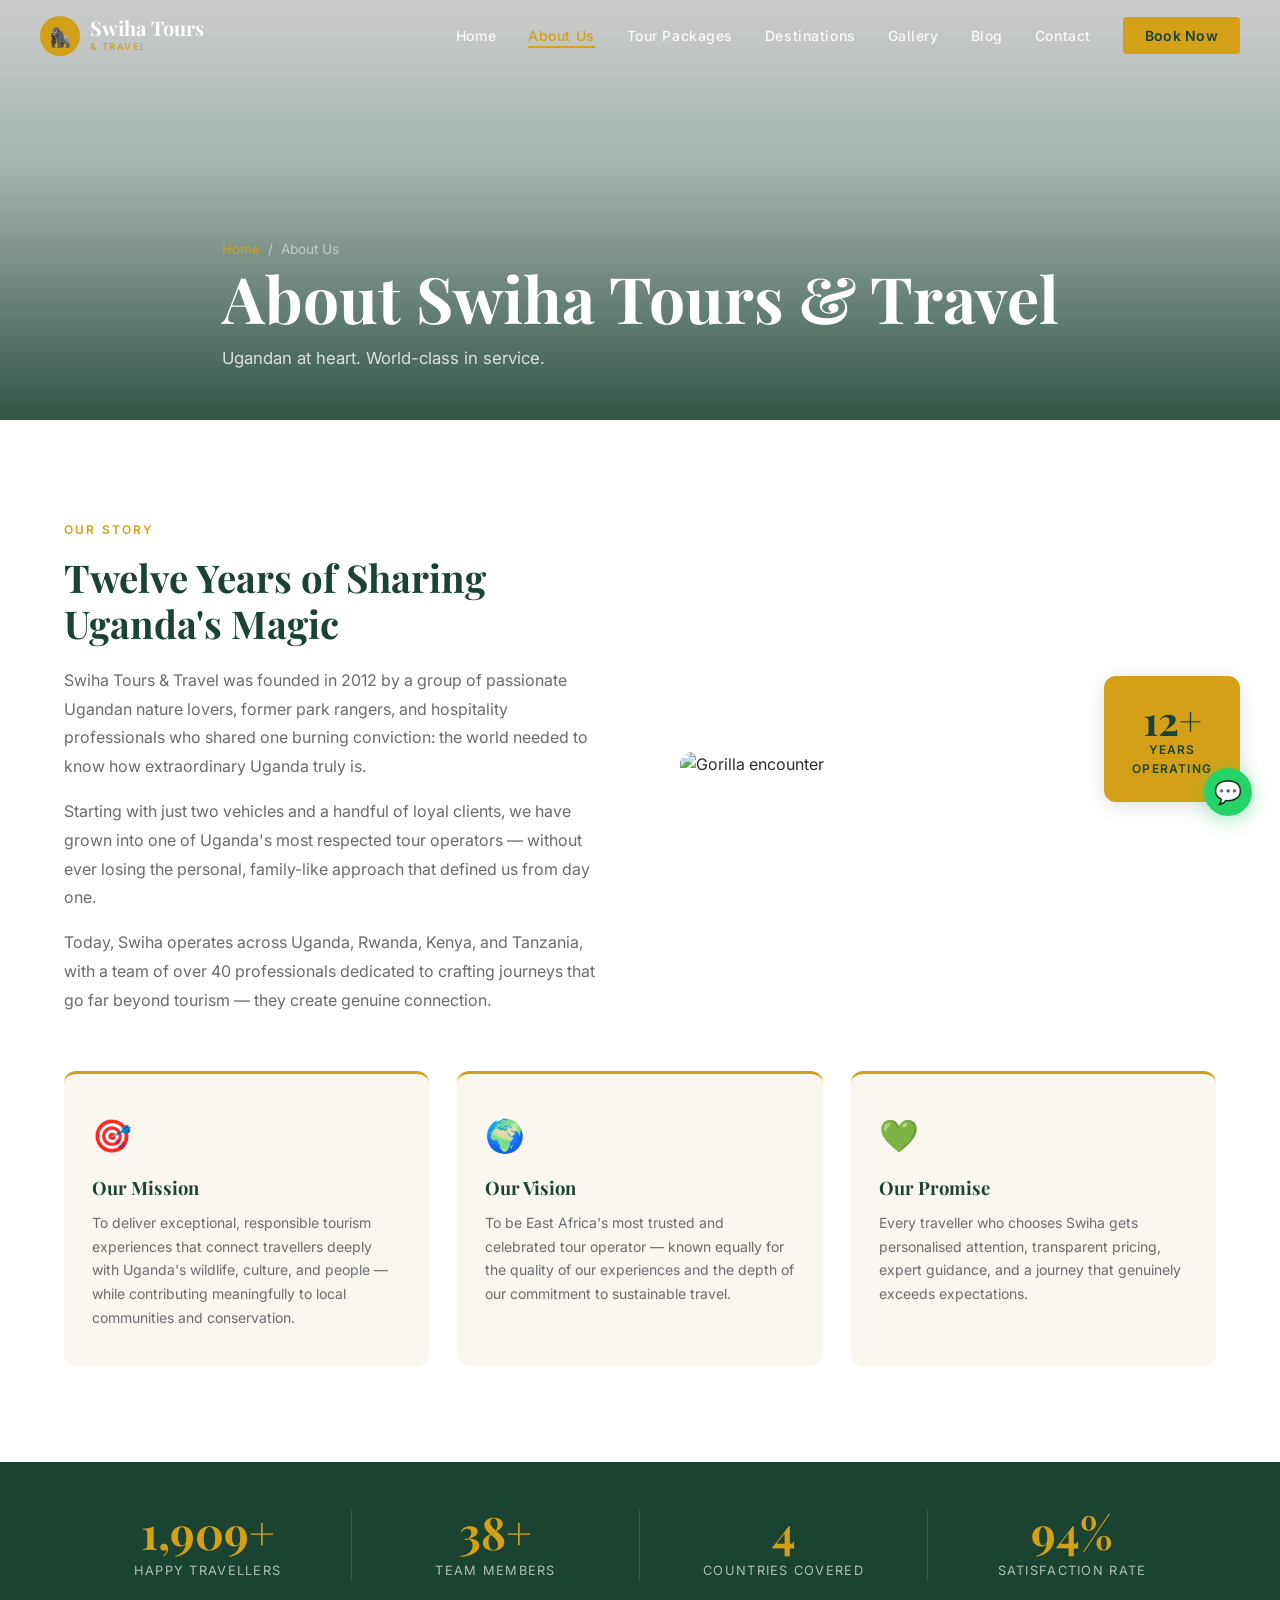
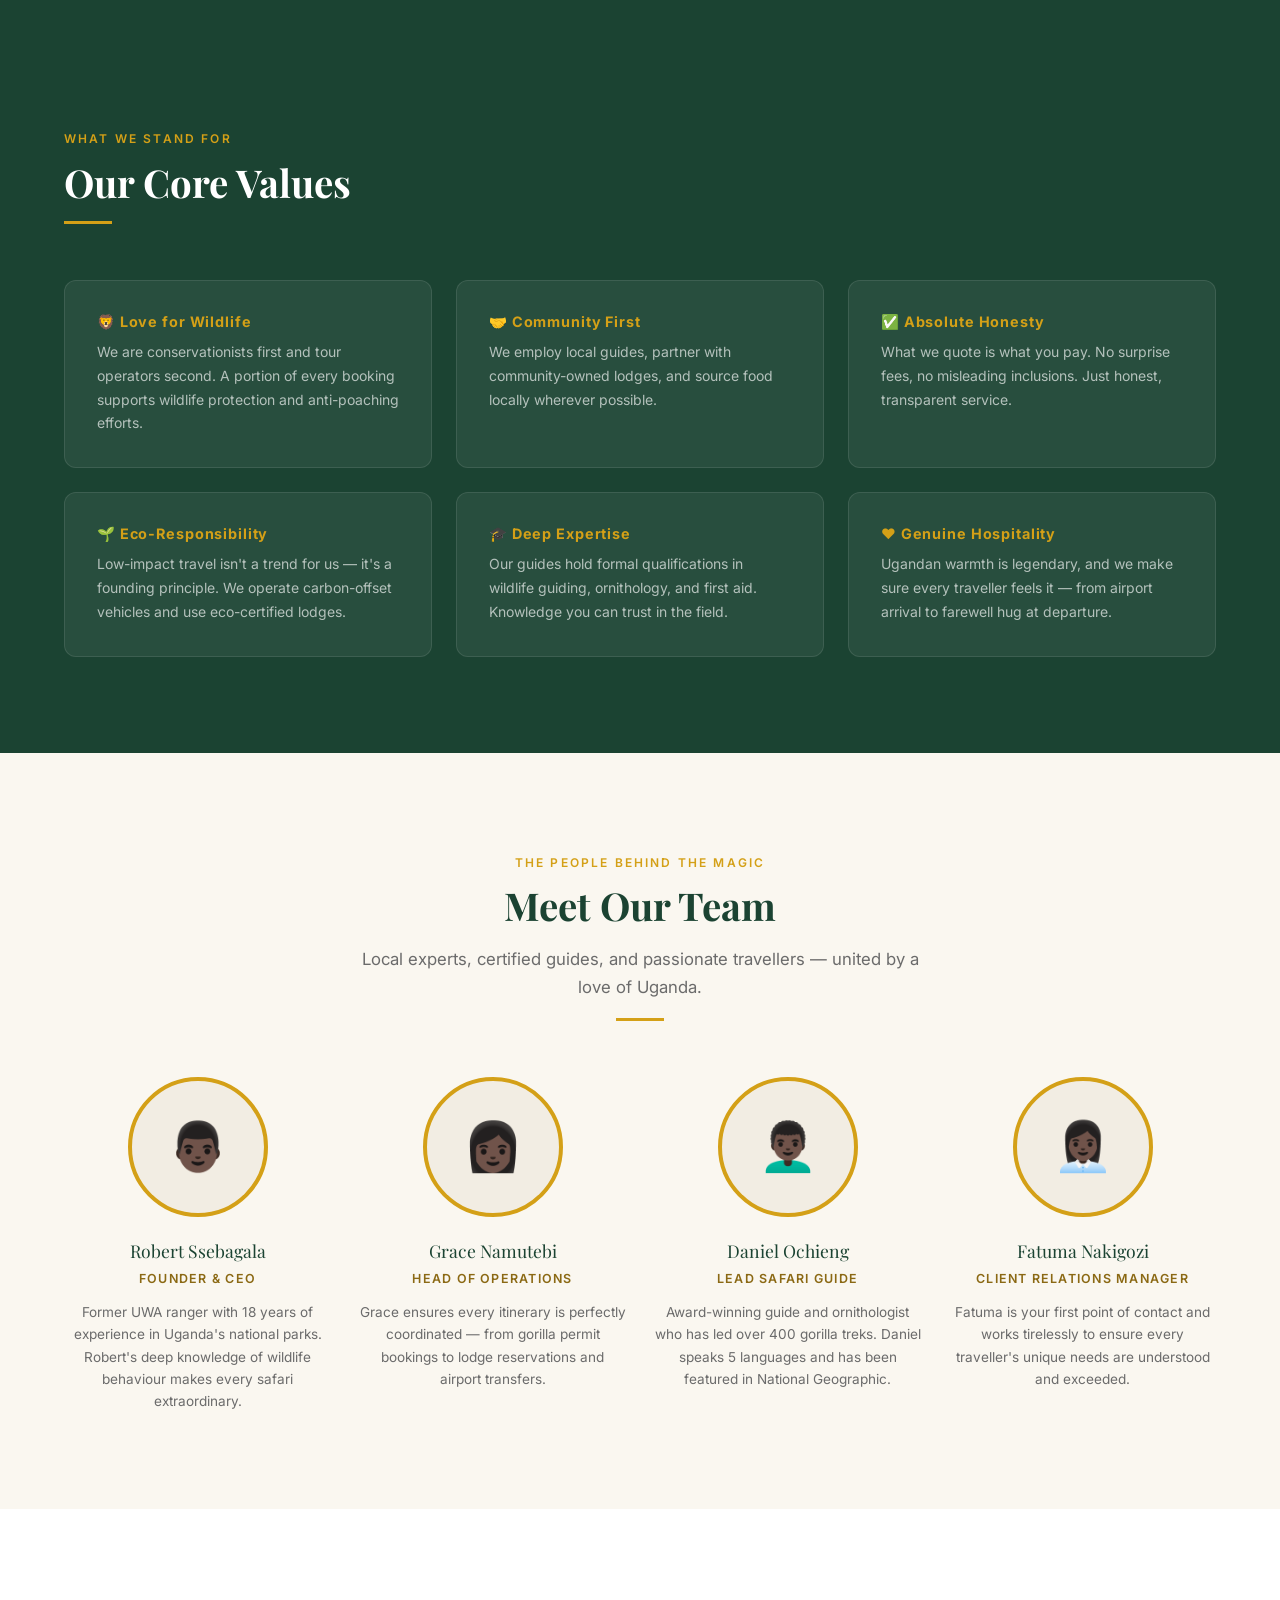
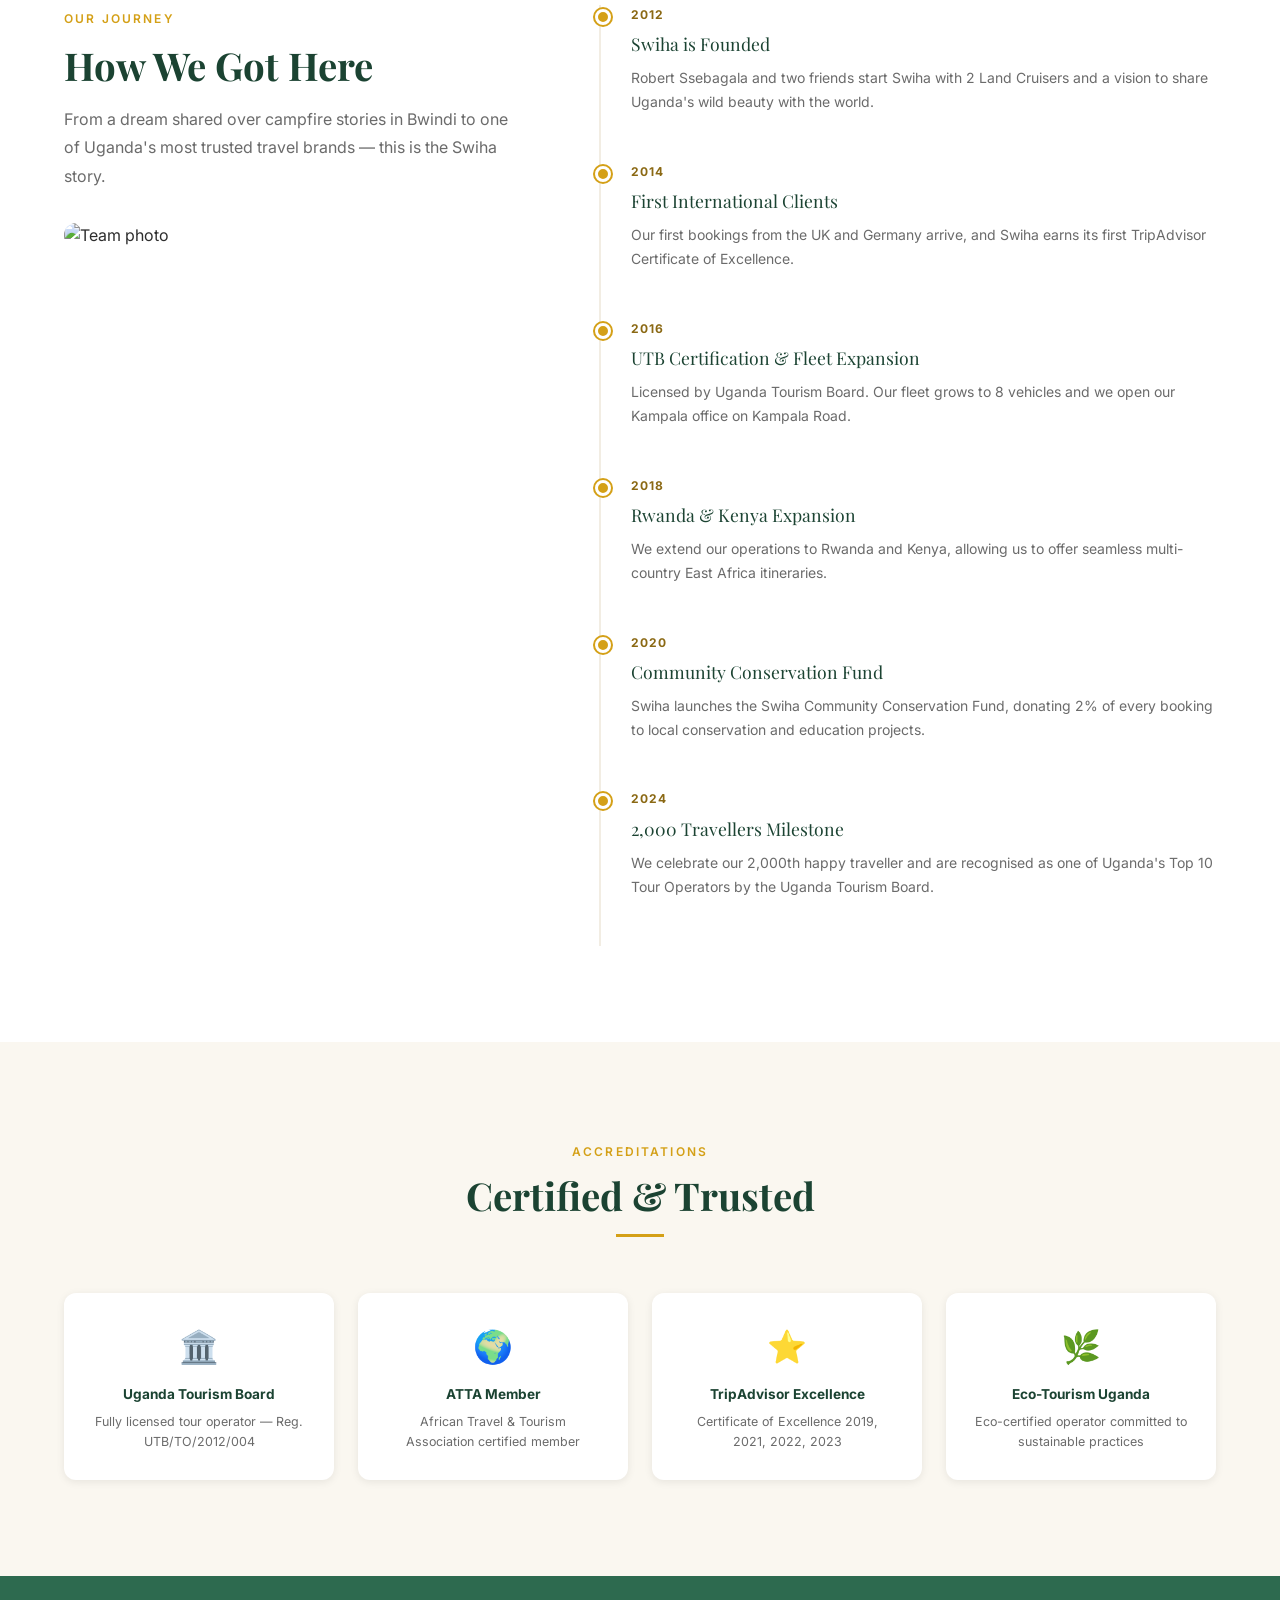
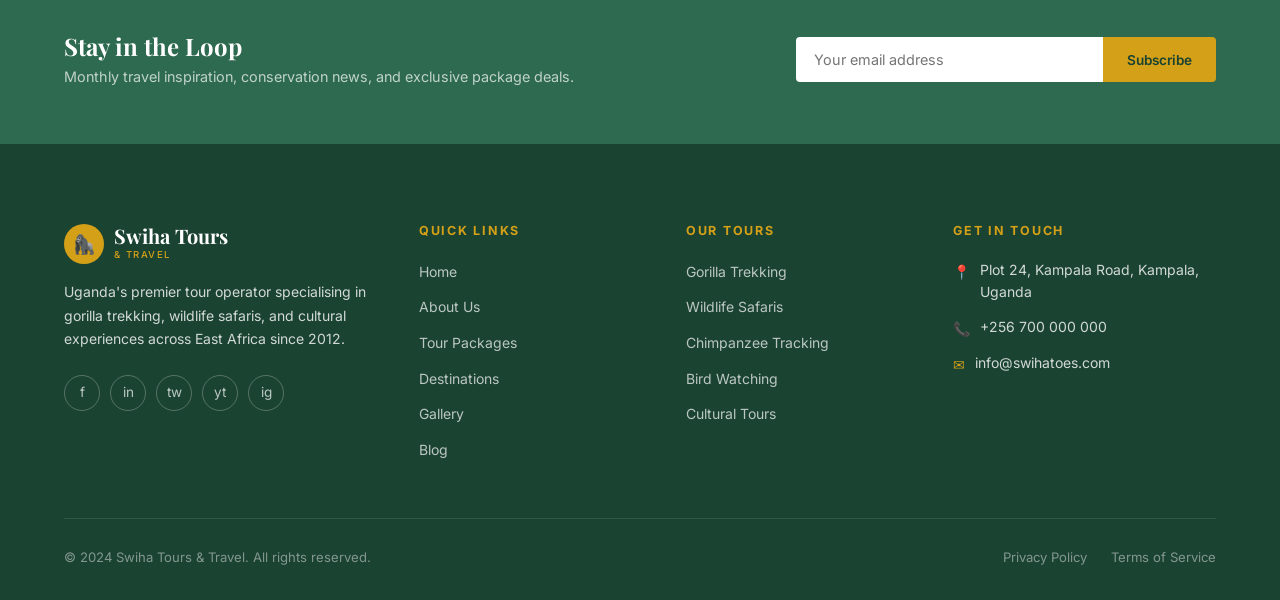
==== about.html @ c1be490f "initial commit" ====
<!DOCTYPE html>
<html lang="en">
<head>
  <meta charset="UTF-8" />
  <meta name="viewport" content="width=device-width, initial-scale=1.0" />
  <title>About Us — Swiha Tours & Travel</title>
  <meta name="description" content="Learn about Swiha Tours & Travel — Uganda's passionate team of local guides, naturalists and travel experts dedicated to sharing East Africa's magic.">
  <link rel="stylesheet" href="css/style.css" />
  <style>
    .mission-grid { display: grid; grid-template-columns: 1fr 1fr 1fr; gap: 28px; margin-top: 56px; }
    .mission-card { background: var(--ivory); border-radius: var(--radius-lg); padding: 36px 28px; border-top: 3px solid var(--gold); }
    .mission-icon { font-size: 2rem; margin-bottom: 16px; }
    .mission-card h3 { font-size: 1.15rem; color: var(--green-dark); margin-bottom: 12px; }
    .mission-card p { font-size: 0.875rem; color: var(--text-muted); line-height: 1.7; }

    .team-section { background: var(--ivory); }
    .team-grid { display: grid; grid-template-columns: repeat(4, 1fr); gap: 28px; }
    .team-card { text-align: center; }
    .team-photo { width: 140px; height: 140px; border-radius: 50%; margin: 0 auto 20px; overflow: hidden; border: 4px solid var(--gold); background: var(--cream); display: flex; align-items: center; justify-content: center; font-size: 3rem; }
    .team-name { font-family: 'Playfair Display', serif; font-size: 1.1rem; color: var(--green-dark); margin-bottom: 4px; }
    .team-role { font-size: 0.78rem; font-weight: 600; letter-spacing: 0.1em; text-transform: uppercase; color: var(--gold-dark); margin-bottom: 12px; }
    .team-bio { font-size: 0.85rem; color: var(--text-muted); line-height: 1.65; }

    .values-section { background: var(--green-dark); padding: 96px 0; }
    .values-section h2 { color: var(--white); }
    .values-grid { display: grid; grid-template-columns: repeat(3, 1fr); gap: 24px; margin-top: 56px; }
    .value-item { background: rgba(255,255,255,0.06); border-radius: var(--radius-lg); padding: 32px; border: 1px solid rgba(255,255,255,0.1); }
    .value-item h4 { color: var(--gold); font-family: 'Inter', sans-serif; font-size: 0.9rem; font-weight: 700; letter-spacing: 0.06em; margin-bottom: 10px; }
    .value-item p { color: rgba(255,255,255,0.65); font-size: 0.875rem; line-height: 1.7; }

    .certifications { background: var(--ivory); }
    .cert-grid { display: grid; grid-template-columns: repeat(4, 1fr); gap: 24px; }
    .cert-item { background: var(--white); border-radius: var(--radius-lg); padding: 28px; text-align: center; box-shadow: var(--shadow-sm); }
    .cert-logo { font-size: 2rem; margin-bottom: 12px; }
    .cert-name { font-size: 0.85rem; font-weight: 700; color: var(--green-dark); margin-bottom: 6px; }
    .cert-desc { font-size: 0.78rem; color: var(--text-muted); }

    .history-timeline { padding: 96px 0; background: var(--white); }
    .timeline { position: relative; padding-left: 40px; }
    .timeline::before { content: ''; position: absolute; left: 8px; top: 0; bottom: 0; width: 2px; background: var(--cream); }
    .timeline-item { position: relative; margin-bottom: 48px; }
    .timeline-dot { position: absolute; left: -36px; top: 4px; width: 16px; height: 16px; background: var(--gold); border-radius: 50%; border: 3px solid var(--white); box-shadow: 0 0 0 2px var(--gold); }
    .timeline-year { font-size: 0.75rem; font-weight: 700; letter-spacing: 0.1em; color: var(--gold-dark); text-transform: uppercase; margin-bottom: 6px; }
    .timeline-title { font-family: 'Playfair Display', serif; font-size: 1.1rem; color: var(--green-dark); margin-bottom: 8px; }
    .timeline-text { font-size: 0.875rem; color: var(--text-muted); line-height: 1.7; }

    @media (max-width: 1024px) {
      .team-grid { grid-template-columns: repeat(2, 1fr); }
      .cert-grid { grid-template-columns: repeat(2, 1fr); }
      .mission-grid { grid-template-columns: 1fr 1fr; }
      .values-grid { grid-template-columns: 1fr 1fr; }
    }
    @media (max-width: 768px) {
      .team-grid { grid-template-columns: 1fr; }
      .cert-grid { grid-template-columns: 1fr 1fr; }
      .mission-grid { grid-template-columns: 1fr; }
      .values-grid { grid-template-columns: 1fr; }
    }
  </style>
</head>
<body>

<nav class="navbar">
  <div class="navbar-inner">
    <a href="index.html" class="logo">
      <div class="logo-icon">🦍</div>
      <div><div class="logo-text">Swiha Tours</div><div class="logo-sub">& Travel</div></div>
    </a>
    <ul class="nav-links">
      <li><a href="index.html">Home</a></li>
      <li><a href="about.html" class="active">About Us</a></li>
      <li><a href="packages.html">Tour Packages</a></li>
      <li><a href="destinations.html">Destinations</a></li>
      <li><a href="gallery.html">Gallery</a></li>
      <li><a href="blog.html">Blog</a></li>
      <li><a href="contact.html">Contact</a></li>
      <li><a href="booking.html" class="nav-cta">Book Now</a></li>
    </ul>
    <div class="hamburger"><span></span><span></span><span></span></div>
  </div>
</nav>

<div class="mobile-nav">
  <button class="close-btn">✕</button>
  <a href="index.html">Home</a><a href="about.html">About Us</a><a href="packages.html">Tour Packages</a>
  <a href="destinations.html">Destinations</a><a href="gallery.html">Gallery</a>
  <a href="blog.html">Blog</a><a href="contact.html">Contact</a><a href="booking.html">Book Now</a>
</div>

<!-- Page Hero -->
<div class="page-hero">
  <div class="page-hero-bg" style="background-image:url('https://images.unsplash.com/photo-1547036967-23d11aacaee0?w=1400&q=80');"></div>
  <div class="container">
    <div class="page-hero-content">
      <div class="breadcrumb"><a href="index.html">Home</a><span>/</span><span>About Us</span></div>
      <h1>About Swiha Tours & Travel</h1>
      <p style="color:rgba(255,255,255,0.8);margin-top:8px;font-size:1.05rem;">Ugandan at heart. World-class in service.</p>
    </div>
  </div>
</div>

<!-- Intro -->
<section class="section">
  <div class="container">
    <div style="display:grid;grid-template-columns:1fr 1fr;gap:80px;align-items:center;">
      <div class="reveal">
        <span class="eyebrow">Our Story</span>
        <h2 style="color:var(--green-dark);margin:12px 0 20px;">Twelve Years of Sharing Uganda's Magic</h2>
        <p style="color:var(--text-muted);line-height:1.8;margin-bottom:16px;">Swiha Tours & Travel was founded in 2012 by a group of passionate Ugandan nature lovers, former park rangers, and hospitality professionals who shared one burning conviction: the world needed to know how extraordinary Uganda truly is.</p>
        <p style="color:var(--text-muted);line-height:1.8;margin-bottom:16px;">Starting with just two vehicles and a handful of loyal clients, we have grown into one of Uganda's most respected tour operators — without ever losing the personal, family-like approach that defined us from day one.</p>
        <p style="color:var(--text-muted);line-height:1.8;">Today, Swiha operates across Uganda, Rwanda, Kenya, and Tanzania, with a team of over 40 professionals dedicated to crafting journeys that go far beyond tourism — they create genuine connection.</p>
      </div>
      <div class="img-float-block reveal reveal-delay-1">
        <img class="main-img" src="https://images.unsplash.com/photo-1516426122078-c23e76319801?w=700&q=80" alt="Gorilla encounter" />
        <div class="experience-badge">
          <div class="num">12+</div>
          <div class="lbl">Years<br>Operating</div>
        </div>
      </div>
    </div>

    <!-- Mission / Vision / Values mini cards -->
    <div class="mission-grid">
      <div class="mission-card reveal">
        <div class="mission-icon">🎯</div>
        <h3>Our Mission</h3>
        <p>To deliver exceptional, responsible tourism experiences that connect travellers deeply with Uganda's wildlife, culture, and people — while contributing meaningfully to local communities and conservation.</p>
      </div>
      <div class="mission-card reveal reveal-delay-1">
        <div class="mission-icon">🌍</div>
        <h3>Our Vision</h3>
        <p>To be East Africa's most trusted and celebrated tour operator — known equally for the quality of our experiences and the depth of our commitment to sustainable travel.</p>
      </div>
      <div class="mission-card reveal reveal-delay-2">
        <div class="mission-icon">💚</div>
        <h3>Our Promise</h3>
        <p>Every traveller who chooses Swiha gets personalised attention, transparent pricing, expert guidance, and a journey that genuinely exceeds expectations.</p>
      </div>
    </div>
  </div>
</section>

<!-- Stats -->
<div class="stats-bar">
  <div class="container">
    <div class="stats-grid">
      <div class="stat-item"><div class="stat-num" data-count="2000" data-suffix="+">2000+</div><div class="stat-label">Happy Travellers</div></div>
      <div class="stat-item"><div class="stat-num" data-count="40" data-suffix="+">40+</div><div class="stat-label">Team Members</div></div>
      <div class="stat-item"><div class="stat-num" data-count="4" data-suffix="">4</div><div class="stat-label">Countries Covered</div></div>
      <div class="stat-item"><div class="stat-num" data-count="98" data-suffix="%">98%</div><div class="stat-label">Satisfaction Rate</div></div>
    </div>
  </div>
</div>

<!-- Values -->
<section class="values-section">
  <div class="container">
    <div class="section-header">
      <span class="eyebrow">What We Stand For</span>
      <h2 style="color:var(--white);margin-top:8px;">Our Core Values</h2>
      <div class="title-line"></div>
    </div>
    <div class="values-grid">
      <div class="value-item"><h4>🦁 Love for Wildlife</h4><p>We are conservationists first and tour operators second. A portion of every booking supports wildlife protection and anti-poaching efforts.</p></div>
      <div class="value-item"><h4>🤝 Community First</h4><p>We employ local guides, partner with community-owned lodges, and source food locally wherever possible.</p></div>
      <div class="value-item"><h4>✅ Absolute Honesty</h4><p>What we quote is what you pay. No surprise fees, no misleading inclusions. Just honest, transparent service.</p></div>
      <div class="value-item"><h4>🌱 Eco-Responsibility</h4><p>Low-impact travel isn't a trend for us — it's a founding principle. We operate carbon-offset vehicles and use eco-certified lodges.</p></div>
      <div class="value-item"><h4>🎓 Deep Expertise</h4><p>Our guides hold formal qualifications in wildlife guiding, ornithology, and first aid. Knowledge you can trust in the field.</p></div>
      <div class="value-item"><h4>❤️ Genuine Hospitality</h4><p>Ugandan warmth is legendary, and we make sure every traveller feels it — from airport arrival to farewell hug at departure.</p></div>
    </div>
  </div>
</section>

<!-- Team -->
<section class="section team-section">
  <div class="container">
    <div class="section-header center">
      <span class="eyebrow">The People Behind the Magic</span>
      <h2>Meet Our Team</h2>
      <p>Local experts, certified guides, and passionate travellers — united by a love of Uganda.</p>
      <div class="title-line"></div>
    </div>
    <div class="team-grid">
      <div class="team-card reveal">
        <div class="team-photo">👨🏿</div>
        <div class="team-name">Robert Ssebagala</div>
        <div class="team-role">Founder & CEO</div>
        <div class="team-bio">Former UWA ranger with 18 years of experience in Uganda's national parks. Robert's deep knowledge of wildlife behaviour makes every safari extraordinary.</div>
      </div>
      <div class="team-card reveal reveal-delay-1">
        <div class="team-photo">👩🏿</div>
        <div class="team-name">Grace Namutebi</div>
        <div class="team-role">Head of Operations</div>
        <div class="team-bio">Grace ensures every itinerary is perfectly coordinated — from gorilla permit bookings to lodge reservations and airport transfers.</div>
      </div>
      <div class="team-card reveal reveal-delay-2">
        <div class="team-photo">👨🏿‍🦱</div>
        <div class="team-name">Daniel Ochieng</div>
        <div class="team-role">Lead Safari Guide</div>
        <div class="team-bio">Award-winning guide and ornithologist who has led over 400 gorilla treks. Daniel speaks 5 languages and has been featured in National Geographic.</div>
      </div>
      <div class="team-card reveal reveal-delay-3">
        <div class="team-photo">👩🏿‍💼</div>
        <div class="team-name">Fatuma Nakigozi</div>
        <div class="team-role">Client Relations Manager</div>
        <div class="team-bio">Fatuma is your first point of contact and works tirelessly to ensure every traveller's unique needs are understood and exceeded.</div>
      </div>
    </div>
  </div>
</section>

<!-- History Timeline -->
<section class="history-timeline">
  <div class="container">
    <div style="display:grid;grid-template-columns:1fr 1.4fr;gap:80px;align-items:start;">
      <div>
        <span class="eyebrow">Our Journey</span>
        <h2 style="color:var(--green-dark);margin-top:12px;margin-bottom:16px;">How We Got Here</h2>
        <p style="color:var(--text-muted);line-height:1.8;">From a dream shared over campfire stories in Bwindi to one of Uganda's most trusted travel brands — this is the Swiha story.</p>
        <div style="margin-top:32px;">
          <img src="https://images.unsplash.com/photo-1591825729269-caeb344f6df2?w=500&q=80" alt="Team photo" style="border-radius:var(--radius-lg);width:100%;" />
        </div>
      </div>
      <div class="timeline">
        <div class="timeline-item"><div class="timeline-dot"></div><div class="timeline-year">2012</div><div class="timeline-title">Swiha is Founded</div><div class="timeline-text">Robert Ssebagala and two friends start Swiha with 2 Land Cruisers and a vision to share Uganda's wild beauty with the world.</div></div>
        <div class="timeline-item"><div class="timeline-dot"></div><div class="timeline-year">2014</div><div class="timeline-title">First International Clients</div><div class="timeline-text">Our first bookings from the UK and Germany arrive, and Swiha earns its first TripAdvisor Certificate of Excellence.</div></div>
        <div class="timeline-item"><div class="timeline-dot"></div><div class="timeline-year">2016</div><div class="timeline-title">UTB Certification & Fleet Expansion</div><div class="timeline-text">Licensed by Uganda Tourism Board. Our fleet grows to 8 vehicles and we open our Kampala office on Kampala Road.</div></div>
        <div class="timeline-item"><div class="timeline-dot"></div><div class="timeline-year">2018</div><div class="timeline-title">Rwanda & Kenya Expansion</div><div class="timeline-text">We extend our operations to Rwanda and Kenya, allowing us to offer seamless multi-country East Africa itineraries.</div></div>
        <div class="timeline-item"><div class="timeline-dot"></div><div class="timeline-year">2020</div><div class="timeline-title">Community Conservation Fund</div><div class="timeline-text">Swiha launches the Swiha Community Conservation Fund, donating 2% of every booking to local conservation and education projects.</div></div>
        <div class="timeline-item"><div class="timeline-dot"></div><div class="timeline-year">2024</div><div class="timeline-title">2,000 Travellers Milestone</div><div class="timeline-text">We celebrate our 2,000th happy traveller and are recognised as one of Uganda's Top 10 Tour Operators by the Uganda Tourism Board.</div></div>
      </div>
    </div>
  </div>
</section>

<!-- Certifications -->
<section class="section certifications">
  <div class="container">
    <div class="section-header center">
      <span class="eyebrow">Accreditations</span>
      <h2>Certified & Trusted</h2>
      <div class="title-line"></div>
    </div>
    <div class="cert-grid">
      <div class="cert-item"><div class="cert-logo">🏛️</div><div class="cert-name">Uganda Tourism Board</div><div class="cert-desc">Fully licensed tour operator — Reg. UTB/TO/2012/004</div></div>
      <div class="cert-item"><div class="cert-logo">🌍</div><div class="cert-name">ATTA Member</div><div class="cert-desc">African Travel & Tourism Association certified member</div></div>
      <div class="cert-item"><div class="cert-logo">⭐</div><div class="cert-name">TripAdvisor Excellence</div><div class="cert-desc">Certificate of Excellence 2019, 2021, 2022, 2023</div></div>
      <div class="cert-item"><div class="cert-logo">🌿</div><div class="cert-name">Eco-Tourism Uganda</div><div class="cert-desc">Eco-certified operator committed to sustainable practices</div></div>
    </div>
  </div>
</section>

<!-- Newsletter -->
<div class="newsletter-strip">
  <div class="container">
    <div class="newsletter-inner">
      <div><h3>Stay in the Loop</h3><p>Monthly travel inspiration, conservation news, and exclusive package deals.</p></div>
      <form class="newsletter-form" onsubmit="return false;">
        <input type="email" placeholder="Your email address" />
        <button type="submit">Subscribe</button>
      </form>
    </div>
  </div>
</div>

<footer>
  <div class="container">
    <div class="footer-grid">
      <div class="footer-brand">
        <a href="index.html" class="logo"><div class="logo-icon">🦍</div><div><div class="logo-text">Swiha Tours</div><div class="logo-sub">& Travel</div></div></a>
        <p>Uganda's premier tour operator specialising in gorilla trekking, wildlife safaris, and cultural experiences across East Africa since 2012.</p>
        <div class="footer-socials"><div class="social-btn">f</div><div class="social-btn">in</div><div class="social-btn">tw</div><div class="social-btn">yt</div><div class="social-btn">ig</div></div>
      </div>
      <div class="footer-col"><h4>Quick Links</h4><ul class="footer-links"><li><a href="index.html">Home</a></li><li><a href="about.html">About Us</a></li><li><a href="packages.html">Tour Packages</a></li><li><a href="destinations.html">Destinations</a></li><li><a href="gallery.html">Gallery</a></li><li><a href="blog.html">Blog</a></li></ul></div>
      <div class="footer-col"><h4>Our Tours</h4><ul class="footer-links"><li><a href="packages.html">Gorilla Trekking</a></li><li><a href="packages.html">Wildlife Safaris</a></li><li><a href="packages.html">Chimpanzee Tracking</a></li><li><a href="packages.html">Bird Watching</a></li><li><a href="packages.html">Cultural Tours</a></li></ul></div>
      <div class="footer-col"><h4>Get in Touch</h4><div class="footer-contact-item"><span class="icon">📍</span><span>Plot 24, Kampala Road, Kampala, Uganda</span></div><div class="footer-contact-item"><span class="icon">📞</span><span>+256 700 000 000</span></div><div class="footer-contact-item"><span class="icon">✉</span><span>info@swihatoes.com</span></div></div>
    </div>
    <div class="footer-bottom"><p>© 2024 Swiha Tours & Travel. All rights reserved.</p><div class="footer-bottom-links"><a href="#">Privacy Policy</a><a href="#">Terms of Service</a></div></div>
  </div>
</footer>

<a href="https://wa.me/256700000000" class="whatsapp-float">💬</a>
<button class="back-to-top">↑</button>
<script src="js/main.js"></script>
</body>
</html>
---- css/style.css ----
/* =============================================
   SWIHA TOURS & TRAVEL — Global Stylesheet
   ============================================= */

@import url('https://fonts.googleapis.com/css2?family=Playfair+Display:ital,wght@0,400;0,600;0,700;0,900;1,400;1,600&family=Inter:wght@300;400;500;600;700&display=swap');

/* ── CSS Variables ── */
:root {
  --green-dark:   #1B4332;
  --green-mid:    #2D6A4F;
  --green-light:  #52B788;
  --gold:         #D4A017;
  --gold-light:   #F0C040;
  --gold-dark:    #8B6914;
  --ivory:        #FAF7F0;
  --cream:        #F2EDE3;
  --charcoal:     #2D2D2D;
  --text-muted:   #6B6B6B;
  --white:        #FFFFFF;
  --shadow-sm:    0 2px 8px rgba(0,0,0,0.08);
  --shadow-md:    0 4px 20px rgba(0,0,0,0.12);
  --shadow-lg:    0 8px 40px rgba(0,0,0,0.18);
  --radius:       4px;
  --radius-lg:    12px;
  --transition:   all 0.3s ease;
}

/* ── Reset ── */
*, *::before, *::after { box-sizing: border-box; margin: 0; padding: 0; }
html { scroll-behavior: smooth; }
body {
  font-family: 'Inter', sans-serif;
  color: var(--charcoal);
  background: var(--white);
  line-height: 1.6;
  font-size: 16px;
}
img { max-width: 100%; display: block; }
a { text-decoration: none; color: inherit; }
ul { list-style: none; }

/* ── Typography ── */
h1, h2, h3, h4 {
  font-family: 'Playfair Display', serif;
  line-height: 1.2;
  font-weight: 700;
}
h1 { font-size: clamp(2.4rem, 5vw, 4rem); }
h2 { font-size: clamp(1.8rem, 3vw, 2.8rem); }
h3 { font-size: clamp(1.2rem, 2vw, 1.6rem); }
h4 { font-size: 1.1rem; }

.eyebrow {
  font-family: 'Inter', sans-serif;
  font-size: 0.75rem;
  font-weight: 600;
  letter-spacing: 0.18em;
  text-transform: uppercase;
  color: var(--gold);
}

/* ── Layout ── */
.container { max-width: 1200px; margin: 0 auto; padding: 0 24px; }
.section { padding: 96px 0; }
.section-sm { padding: 64px 0; }

/* ── NAVBAR ── */
.navbar {
  position: fixed;
  top: 0;
  left: 0;
  right: 0;
  z-index: 1000;
  padding: 0 24px;
  height: 72px;
  display: flex;
  align-items: center;
  transition: var(--transition);
  background: transparent;
}
.navbar.scrolled {
  background: rgba(27, 67, 50, 0.97);
  backdrop-filter: blur(12px);
  box-shadow: var(--shadow-md);
}
.navbar-inner {
  max-width: 1200px;
  margin: 0 auto;
  width: 100%;
  display: flex;
  align-items: center;
  justify-content: space-between;
}
.logo {
  display: flex;
  align-items: center;
  gap: 10px;
  color: var(--white);
  font-family: 'Playfair Display', serif;
}
.logo-icon {
  width: 40px;
  height: 40px;
  background: var(--gold);
  border-radius: 50%;
  display: flex;
  align-items: center;
  justify-content: center;
  font-size: 1.2rem;
}
.logo-text { font-size: 1.25rem; font-weight: 700; line-height: 1.1; }
.logo-sub  { font-size: 0.6rem; letter-spacing: 0.15em; text-transform: uppercase; color: var(--gold); font-family: 'Inter', sans-serif; font-weight: 500; }

.nav-links { display: flex; align-items: center; gap: 32px; }
.nav-links a {
  color: rgba(255,255,255,0.88);
  font-size: 0.875rem;
  font-weight: 500;
  letter-spacing: 0.04em;
  transition: var(--transition);
  position: relative;
}
.nav-links a::after {
  content: '';
  position: absolute;
  bottom: -4px; left: 0;
  width: 0; height: 2px;
  background: var(--gold);
  transition: var(--transition);
}
.nav-links a:hover { color: var(--gold); }
.nav-links a:hover::after, .nav-links a.active::after { width: 100%; }
.nav-links a.active { color: var(--gold); }
.nav-cta {
  background: var(--gold) !important;
  color: var(--green-dark) !important;
  padding: 10px 22px !important;
  border-radius: var(--radius) !important;
  font-weight: 600 !important;
  letter-spacing: 0.02em !important;
}
.nav-cta::after { display: none !important; }
.nav-cta:hover { background: var(--gold-light) !important; transform: translateY(-1px); }

.hamburger { display: none; flex-direction: column; gap: 5px; cursor: pointer; padding: 4px; }
.hamburger span { width: 24px; height: 2px; background: var(--white); transition: var(--transition); border-radius: 2px; }

/* ── BUTTONS ── */
.btn {
  display: inline-flex;
  align-items: center;
  gap: 8px;
  padding: 14px 32px;
  border-radius: var(--radius);
  font-family: 'Inter', sans-serif;
  font-size: 0.9rem;
  font-weight: 600;
  letter-spacing: 0.04em;
  cursor: pointer;
  border: 2px solid transparent;
  transition: var(--transition);
}
.btn-primary {
  background: var(--gold);
  color: var(--green-dark);
}
.btn-primary:hover {
  background: var(--gold-light);
  transform: translateY(-2px);
  box-shadow: 0 6px 20px rgba(212,160,23,0.4);
}
.btn-outline {
  background: transparent;
  border-color: var(--white);
  color: var(--white);
}
.btn-outline:hover {
  background: var(--white);
  color: var(--green-dark);
  transform: translateY(-2px);
}
.btn-green {
  background: var(--green-dark);
  color: var(--white);
}
.btn-green:hover {
  background: var(--green-mid);
  transform: translateY(-2px);
  box-shadow: 0 6px 20px rgba(27,67,50,0.35);
}
.btn-sm { padding: 10px 22px; font-size: 0.82rem; }

/* ── HERO (shared base) ── */
.hero {
  min-height: 100vh;
  position: relative;
  display: flex;
  align-items: center;
  overflow: hidden;
}
.hero-bg {
  position: absolute;
  inset: 0;
  background-size: cover;
  background-position: center;
  background-repeat: no-repeat;
}
.hero-bg::after {
  content: '';
  position: absolute;
  inset: 0;
  background: linear-gradient(135deg, rgba(27,67,50,0.82) 0%, rgba(27,67,50,0.45) 60%, rgba(0,0,0,0.2) 100%);
}
.hero-content { position: relative; z-index: 2; }

/* ── PAGE HERO (inner pages) ── */
.page-hero {
  height: 420px;
  position: relative;
  display: flex;
  align-items: flex-end;
  overflow: hidden;
}
.page-hero-bg {
  position: absolute;
  inset: 0;
  background-size: cover;
  background-position: center;
}
.page-hero-bg::after {
  content: '';
  position: absolute;
  inset: 0;
  background: linear-gradient(to top, rgba(27,67,50,0.9) 0%, rgba(27,67,50,0.4) 60%, rgba(0,0,0,0.2) 100%);
}
.page-hero-content {
  position: relative;
  z-index: 2;
  padding: 48px 0;
  color: var(--white);
}
.page-hero-content h1 { color: var(--white); margin-bottom: 8px; }
.breadcrumb { display: flex; gap: 8px; align-items: center; font-size: 0.85rem; color: rgba(255,255,255,0.7); margin-top: 12px; }
.breadcrumb a { color: var(--gold); }
.breadcrumb span { color: rgba(255,255,255,0.5); }

/* ── SECTION HEADERS ── */
.section-header { margin-bottom: 56px; }
.section-header.center { text-align: center; }
.section-header h2 { color: var(--green-dark); margin-top: 8px; margin-bottom: 16px; }
.section-header p { color: var(--text-muted); max-width: 560px; font-size: 1.05rem; line-height: 1.7; }
.section-header.center p { margin: 0 auto; }
.title-line {
  width: 48px;
  height: 3px;
  background: var(--gold);
  margin-top: 16px;
}
.section-header.center .title-line { margin: 16px auto 0; }

/* ── CARDS ── */
.card {
  background: var(--white);
  border-radius: var(--radius-lg);
  overflow: hidden;
  box-shadow: var(--shadow-sm);
  transition: var(--transition);
}
.card:hover {
  transform: translateY(-6px);
  box-shadow: var(--shadow-lg);
}
.card-img { position: relative; overflow: hidden; }
.card-img img { width: 100%; aspect-ratio: 4/3; object-fit: cover; transition: transform 0.5s ease; }
.card:hover .card-img img { transform: scale(1.06); }
.card-body { padding: 24px; }
.card-tag {
  display: inline-block;
  font-size: 0.72rem;
  font-weight: 600;
  letter-spacing: 0.12em;
  text-transform: uppercase;
  color: var(--gold-dark);
  background: rgba(212,160,23,0.12);
  padding: 4px 10px;
  border-radius: 2px;
  margin-bottom: 12px;
}
.card-title { font-family: 'Playfair Display', serif; font-size: 1.2rem; color: var(--green-dark); margin-bottom: 8px; }
.card-text { color: var(--text-muted); font-size: 0.9rem; line-height: 1.65; margin-bottom: 16px; }
.card-meta { display: flex; gap: 16px; font-size: 0.82rem; color: var(--text-muted); margin-bottom: 20px; }
.card-meta span { display: flex; align-items: center; gap: 4px; }
.card-price { display: flex; align-items: baseline; gap: 6px; }
.card-price .from { font-size: 0.78rem; color: var(--text-muted); }
.card-price .amount { font-size: 1.5rem; font-weight: 700; color: var(--green-dark); font-family: 'Playfair Display', serif; }
.card-price .per { font-size: 0.78rem; color: var(--text-muted); }
.card-footer { display: flex; justify-content: space-between; align-items: center; padding: 16px 24px; border-top: 1px solid var(--cream); }

/* ── GRID SYSTEMS ── */
.grid-3 { display: grid; grid-template-columns: repeat(3, 1fr); gap: 28px; }
.grid-4 { display: grid; grid-template-columns: repeat(4, 1fr); gap: 24px; }
.grid-2 { display: grid; grid-template-columns: repeat(2, 1fr); gap: 32px; }

/* ── FORMS ── */
.form-group { margin-bottom: 20px; }
.form-label { display: block; font-size: 0.85rem; font-weight: 600; color: var(--green-dark); margin-bottom: 6px; letter-spacing: 0.03em; }
.form-control {
  width: 100%;
  padding: 12px 16px;
  border: 1.5px solid #D8D4CC;
  border-radius: var(--radius);
  font-family: 'Inter', sans-serif;
  font-size: 0.9rem;
  color: var(--charcoal);
  background: var(--white);
  transition: var(--transition);
  outline: none;
}
.form-control:focus { border-color: var(--green-mid); box-shadow: 0 0 0 3px rgba(45,106,79,0.12); }
.form-control::placeholder { color: #AAAAAA; }
select.form-control { cursor: pointer; }
textarea.form-control { resize: vertical; min-height: 120px; }

/* ── FOOTER ── */
footer {
  background: var(--green-dark);
  color: rgba(255,255,255,0.8);
  padding: 80px 0 32px;
}
.footer-grid {
  display: grid;
  grid-template-columns: 1.4fr 1fr 1fr 1.2fr;
  gap: 48px;
  margin-bottom: 56px;
}
.footer-brand .logo { margin-bottom: 16px; }
.footer-brand p { font-size: 0.875rem; line-height: 1.7; margin-bottom: 24px; }
.footer-socials { display: flex; gap: 10px; }
.social-btn {
  width: 36px; height: 36px;
  border-radius: 50%;
  border: 1.5px solid rgba(255,255,255,0.25);
  display: flex; align-items: center; justify-content: center;
  font-size: 0.85rem;
  color: rgba(255,255,255,0.7);
  transition: var(--transition);
  cursor: pointer;
}
.social-btn:hover { border-color: var(--gold); color: var(--gold); }
.footer-col h4 { font-family: 'Inter', sans-serif; font-size: 0.78rem; font-weight: 700; letter-spacing: 0.14em; text-transform: uppercase; color: var(--gold); margin-bottom: 20px; }
.footer-links { display: flex; flex-direction: column; gap: 10px; }
.footer-links a { font-size: 0.875rem; color: rgba(255,255,255,0.7); transition: var(--transition); }
.footer-links a:hover { color: var(--gold); padding-left: 4px; }
.footer-contact-item { display: flex; gap: 10px; margin-bottom: 12px; font-size: 0.875rem; }
.footer-contact-item .icon { color: var(--gold); margin-top: 2px; flex-shrink: 0; }
.footer-bottom { border-top: 1px solid rgba(255,255,255,0.1); padding-top: 28px; display: flex; justify-content: space-between; align-items: center; flex-wrap: wrap; gap: 12px; }
.footer-bottom p { font-size: 0.82rem; color: rgba(255,255,255,0.45); }
.footer-bottom-links { display: flex; gap: 24px; }
.footer-bottom-links a { font-size: 0.82rem; color: rgba(255,255,255,0.45); transition: var(--transition); }
.footer-bottom-links a:hover { color: var(--gold); }

/* ── NEWSLETTER STRIP ── */
.newsletter-strip {
  background: var(--green-mid);
  padding: 56px 0;
}
.newsletter-inner {
  display: flex;
  align-items: center;
  justify-content: space-between;
  gap: 40px;
  flex-wrap: wrap;
}
.newsletter-inner h3 { color: var(--white); font-size: 1.5rem; margin-bottom: 4px; }
.newsletter-inner p { color: rgba(255,255,255,0.7); font-size: 0.9rem; }
.newsletter-form { display: flex; gap: 0; flex: 0 0 420px; }
.newsletter-form input {
  flex: 1;
  padding: 14px 18px;
  border: none;
  border-radius: var(--radius) 0 0 var(--radius);
  font-family: 'Inter', sans-serif;
  font-size: 0.9rem;
  outline: none;
}
.newsletter-form button {
  padding: 14px 24px;
  background: var(--gold);
  color: var(--green-dark);
  border: none;
  border-radius: 0 var(--radius) var(--radius) 0;
  font-family: 'Inter', sans-serif;
  font-weight: 600;
  font-size: 0.85rem;
  cursor: pointer;
  transition: var(--transition);
  white-space: nowrap;
}
.newsletter-form button:hover { background: var(--gold-light); }

/* ── STAT BLOCKS ── */
.stats-bar {
  background: var(--green-dark);
  padding: 48px 0;
}
.stats-grid { display: grid; grid-template-columns: repeat(4, 1fr); gap: 0; }
.stat-item {
  text-align: center;
  padding: 0 32px;
  border-right: 1px solid rgba(255,255,255,0.12);
}
.stat-item:last-child { border-right: none; }
.stat-num { font-family: 'Playfair Display', serif; font-size: 2.8rem; font-weight: 700; color: var(--gold); line-height: 1; margin-bottom: 6px; }
.stat-label { font-size: 0.8rem; color: rgba(255,255,255,0.65); text-transform: uppercase; letter-spacing: 0.1em; }

/* ── TESTIMONIAL ── */
.testimonial-card {
  background: var(--ivory);
  border-radius: var(--radius-lg);
  padding: 36px;
  position: relative;
}
.testimonial-card::before {
  content: '"';
  font-family: 'Playfair Display', serif;
  font-size: 6rem;
  color: var(--gold);
  opacity: 0.2;
  position: absolute;
  top: -10px;
  left: 24px;
  line-height: 1;
}
.testimonial-text { font-size: 1rem; line-height: 1.75; color: var(--charcoal); margin-bottom: 24px; font-style: italic; }
.testimonial-author { display: flex; align-items: center; gap: 12px; }
.testimonial-avatar { width: 44px; height: 44px; border-radius: 50%; background: var(--cream); border: 2px solid var(--gold); overflow: hidden; flex-shrink: 0; }
.testimonial-name { font-weight: 600; font-size: 0.9rem; color: var(--green-dark); }
.testimonial-origin { font-size: 0.78rem; color: var(--text-muted); }
.stars { color: var(--gold); font-size: 0.85rem; margin-bottom: 16px; letter-spacing: 2px; }

/* ── BADGE / TAG ── */
.badge {
  position: absolute;
  top: 16px;
  left: 16px;
  background: var(--gold);
  color: var(--green-dark);
  font-size: 0.7rem;
  font-weight: 700;
  letter-spacing: 0.08em;
  text-transform: uppercase;
  padding: 5px 12px;
  border-radius: 2px;
}
.badge-green {
  background: var(--green-mid);
  color: var(--white);
}

/* ── ALERT / NOTICE ── */
.alert {
  padding: 14px 18px;
  border-radius: var(--radius);
  font-size: 0.875rem;
  display: flex;
  align-items: center;
  gap: 10px;
  margin-bottom: 16px;
}
.alert-success { background: rgba(82,183,136,0.12); color: var(--green-mid); border-left: 3px solid var(--green-mid); }
.alert-warning { background: rgba(212,160,23,0.12); color: var(--gold-dark); border-left: 3px solid var(--gold); }

/* ── TABS ── */
.tabs { display: flex; gap: 0; border-bottom: 2px solid var(--cream); margin-bottom: 32px; }
.tab-btn {
  padding: 12px 24px;
  font-size: 0.875rem;
  font-weight: 600;
  color: var(--text-muted);
  background: none;
  border: none;
  cursor: pointer;
  border-bottom: 2px solid transparent;
  margin-bottom: -2px;
  transition: var(--transition);
  font-family: 'Inter', sans-serif;
}
.tab-btn.active { color: var(--green-dark); border-bottom-color: var(--green-dark); }
.tab-btn:hover:not(.active) { color: var(--charcoal); }
.tab-panel { display: none; }
.tab-panel.active { display: block; }

/* ── BACK TO TOP ── */
.back-to-top {
  position: fixed;
  bottom: 28px;
  right: 28px;
  width: 44px;
  height: 44px;
  background: var(--green-dark);
  color: var(--white);
  border: none;
  border-radius: 50%;
  cursor: pointer;
  display: flex;
  align-items: center;
  justify-content: center;
  font-size: 1rem;
  box-shadow: var(--shadow-md);
  transition: var(--transition);
  opacity: 0;
  pointer-events: none;
  z-index: 999;
}
.back-to-top.show { opacity: 1; pointer-events: auto; }
.back-to-top:hover { background: var(--green-mid); transform: translateY(-3px); }

/* ── SEARCH BAR ── */
.search-bar {
  background: var(--white);
  border-radius: var(--radius-lg);
  box-shadow: var(--shadow-lg);
  padding: 28px 32px;
  display: grid;
  grid-template-columns: repeat(4, 1fr) auto;
  gap: 16px;
  align-items: end;
}
.search-bar .form-group { margin-bottom: 0; }

/* ── WHATSAPP FLOAT ── */
.whatsapp-float {
  position: fixed;
  bottom: 84px;
  right: 28px;
  width: 48px;
  height: 48px;
  background: #25D366;
  border-radius: 50%;
  display: flex;
  align-items: center;
  justify-content: center;
  font-size: 1.4rem;
  color: var(--white);
  box-shadow: 0 4px 20px rgba(37,211,102,0.4);
  z-index: 999;
  transition: var(--transition);
  cursor: pointer;
}
.whatsapp-float:hover { transform: scale(1.1); box-shadow: 0 6px 28px rgba(37,211,102,0.55); }

/* ── MOBILE MENU ── */
.mobile-nav {
  display: none;
  position: fixed;
  inset: 0;
  background: var(--green-dark);
  z-index: 999;
  flex-direction: column;
  align-items: center;
  justify-content: center;
  gap: 32px;
}
.mobile-nav.open { display: flex; }
.mobile-nav a { color: var(--white); font-size: 1.4rem; font-family: 'Playfair Display', serif; transition: var(--transition); }
.mobile-nav a:hover { color: var(--gold); }
.mobile-nav .close-btn { position: absolute; top: 24px; right: 24px; font-size: 1.5rem; color: var(--white); cursor: pointer; background: none; border: none; }

/* ── DESTINATION CARD ── */
.dest-card {
  position: relative;
  border-radius: var(--radius-lg);
  overflow: hidden;
  cursor: pointer;
}
.dest-card img { width: 100%; aspect-ratio: 3/4; object-fit: cover; transition: transform 0.5s ease; }
.dest-card:hover img { transform: scale(1.07); }
.dest-overlay {
  position: absolute;
  inset: 0;
  background: linear-gradient(to top, rgba(27,67,50,0.92) 0%, rgba(0,0,0,0.1) 50%);
  display: flex;
  flex-direction: column;
  justify-content: flex-end;
  padding: 24px;
  transition: var(--transition);
}
.dest-name { font-family: 'Playfair Display', serif; font-size: 1.3rem; color: var(--white); font-weight: 700; }
.dest-tours { font-size: 0.8rem; color: rgba(255,255,255,0.7); margin-top: 4px; }
.dest-arrow { display: inline-flex; align-items: center; gap: 6px; color: var(--gold); font-size: 0.82rem; font-weight: 600; margin-top: 12px; opacity: 0; transform: translateY(8px); transition: var(--transition); }
.dest-card:hover .dest-arrow { opacity: 1; transform: translateY(0); }

/* ── ACCORDION ── */
.accordion-item { border-bottom: 1px solid var(--cream); }
.accordion-header {
  width: 100%;
  display: flex;
  justify-content: space-between;
  align-items: center;
  padding: 20px 0;
  background: none;
  border: none;
  cursor: pointer;
  font-family: 'Inter', sans-serif;
  font-size: 1rem;
  font-weight: 600;
  color: var(--green-dark);
  text-align: left;
}
.accordion-icon { font-size: 1.2rem; color: var(--gold); transition: var(--transition); flex-shrink: 0; }
.accordion-item.open .accordion-icon { transform: rotate(45deg); }
.accordion-body { display: none; padding-bottom: 20px; color: var(--text-muted); font-size: 0.9rem; line-height: 1.7; }
.accordion-item.open .accordion-body { display: block; }

/* ── FLOATING LABEL IMAGE BLOCKS ── */
.img-float-block { position: relative; }
.img-float-block .main-img { border-radius: var(--radius-lg); width: 100%; }
.experience-badge {
  position: absolute;
  bottom: -24px;
  right: -24px;
  background: var(--gold);
  border-radius: var(--radius-lg);
  padding: 24px 28px;
  text-align: center;
  box-shadow: var(--shadow-md);
}
.experience-badge .num { font-family: 'Playfair Display', serif; font-size: 2.5rem; font-weight: 700; color: var(--green-dark); line-height: 1; }
.experience-badge .lbl { font-size: 0.75rem; font-weight: 600; text-transform: uppercase; letter-spacing: 0.1em; color: var(--green-dark); }

/* ── MEDIA QUERIES ── */
@media (max-width: 1024px) {
  .grid-4 { grid-template-columns: repeat(2, 1fr); }
  .footer-grid { grid-template-columns: 1fr 1fr; }
  .stats-grid { grid-template-columns: repeat(2, 1fr); gap: 28px; }
  .stat-item { border-right: none; border-bottom: 1px solid rgba(255,255,255,0.12); padding-bottom: 28px; }
  .stat-item:last-child, .stat-item:nth-child(even) { border-right: none; }
  .search-bar { grid-template-columns: 1fr 1fr; }
}
@media (max-width: 768px) {
  .grid-3, .grid-2 { grid-template-columns: 1fr; }
  .nav-links { display: none; }
  .hamburger { display: flex; }
  .newsletter-inner { flex-direction: column; align-items: flex-start; }
  .newsletter-form { flex: 1; width: 100%; }
  .footer-grid { grid-template-columns: 1fr; gap: 32px; }
  .footer-bottom { flex-direction: column; text-align: center; }
  .search-bar { grid-template-columns: 1fr; }
  .section { padding: 64px 0; }
  .page-hero { height: 320px; }
}
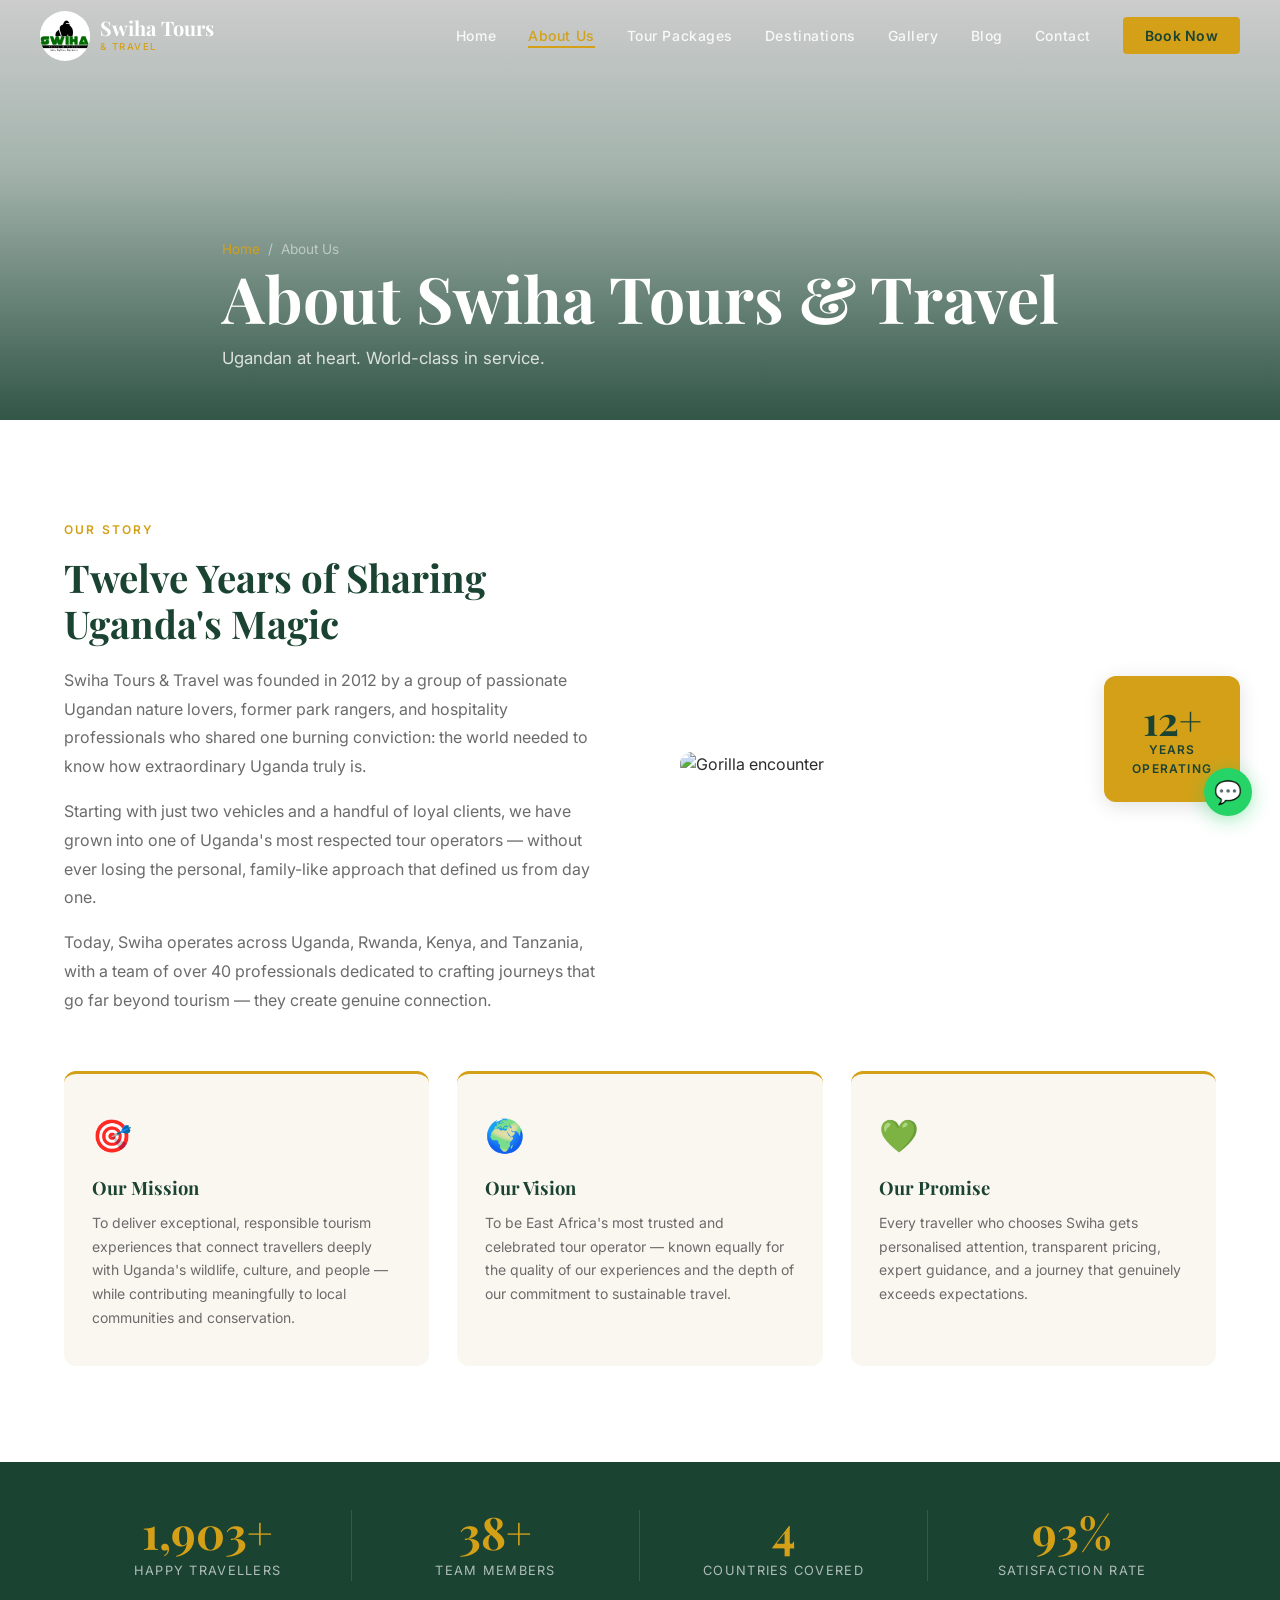
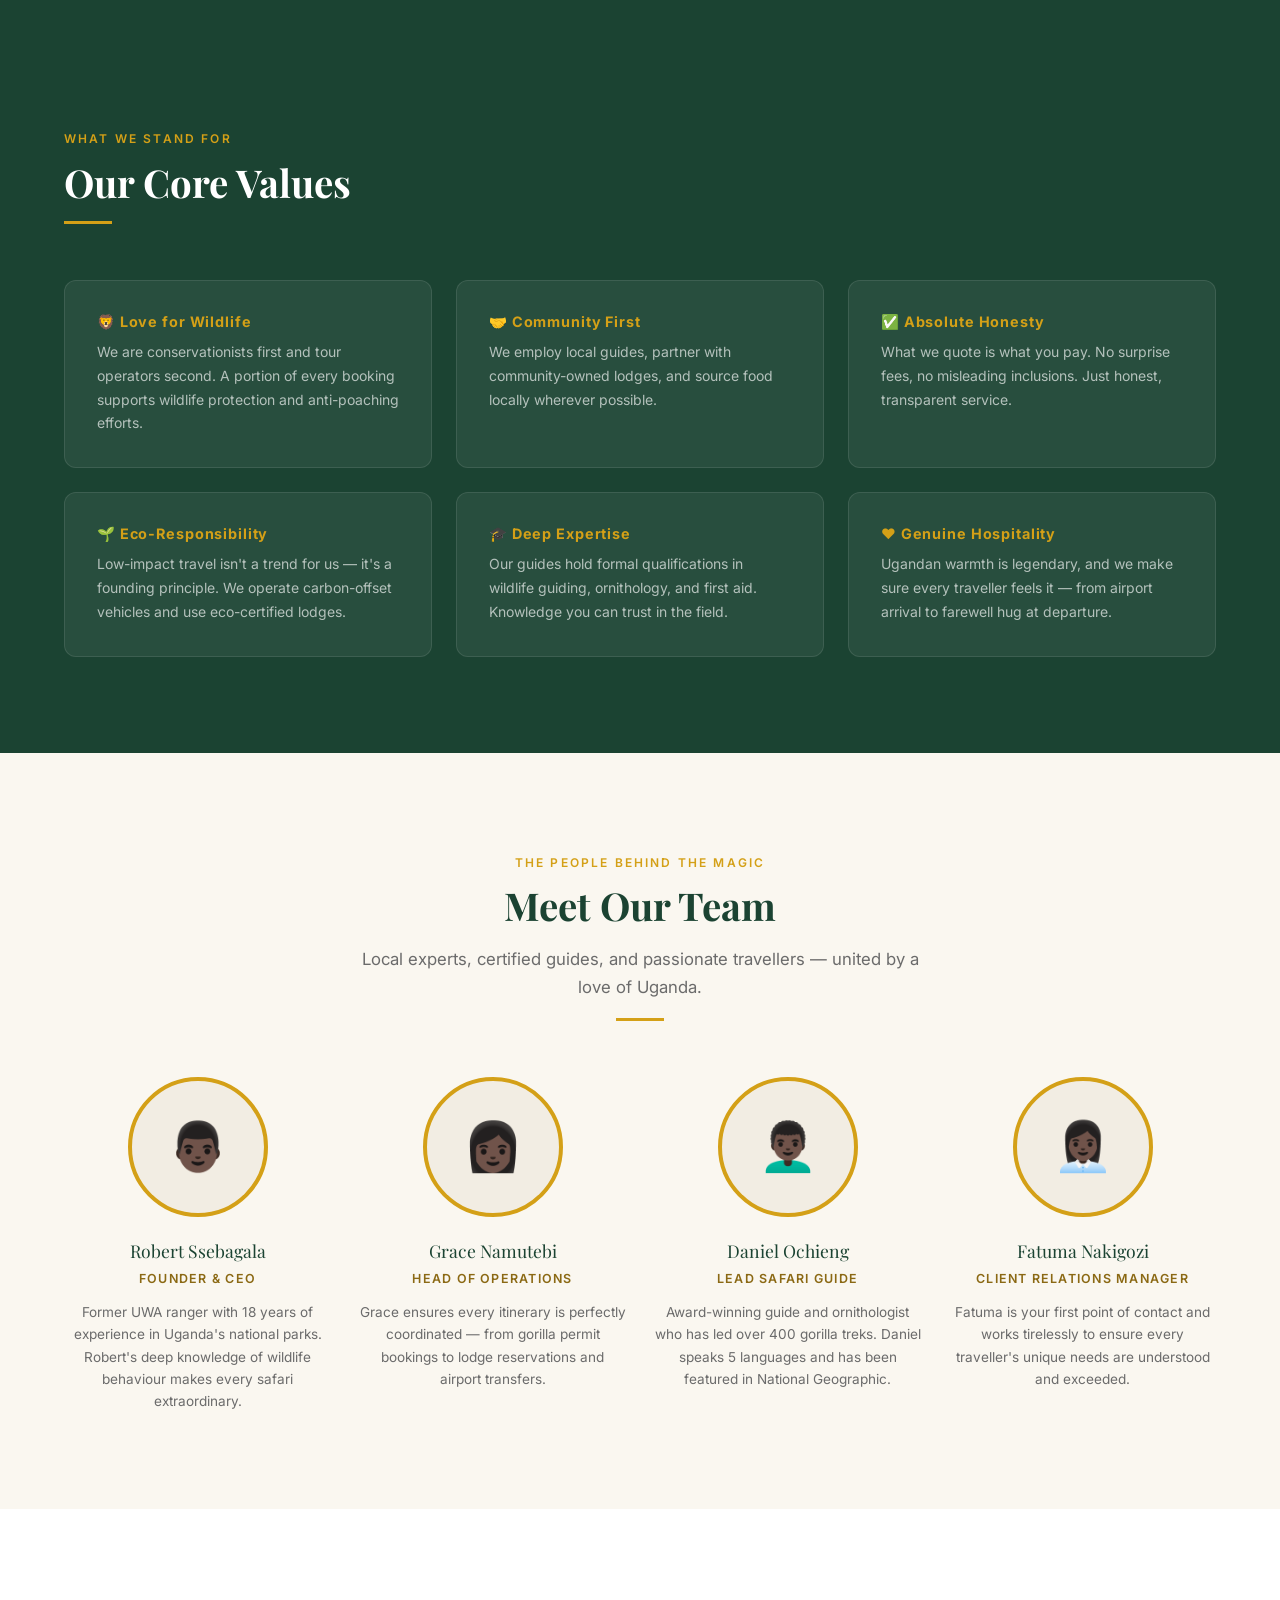
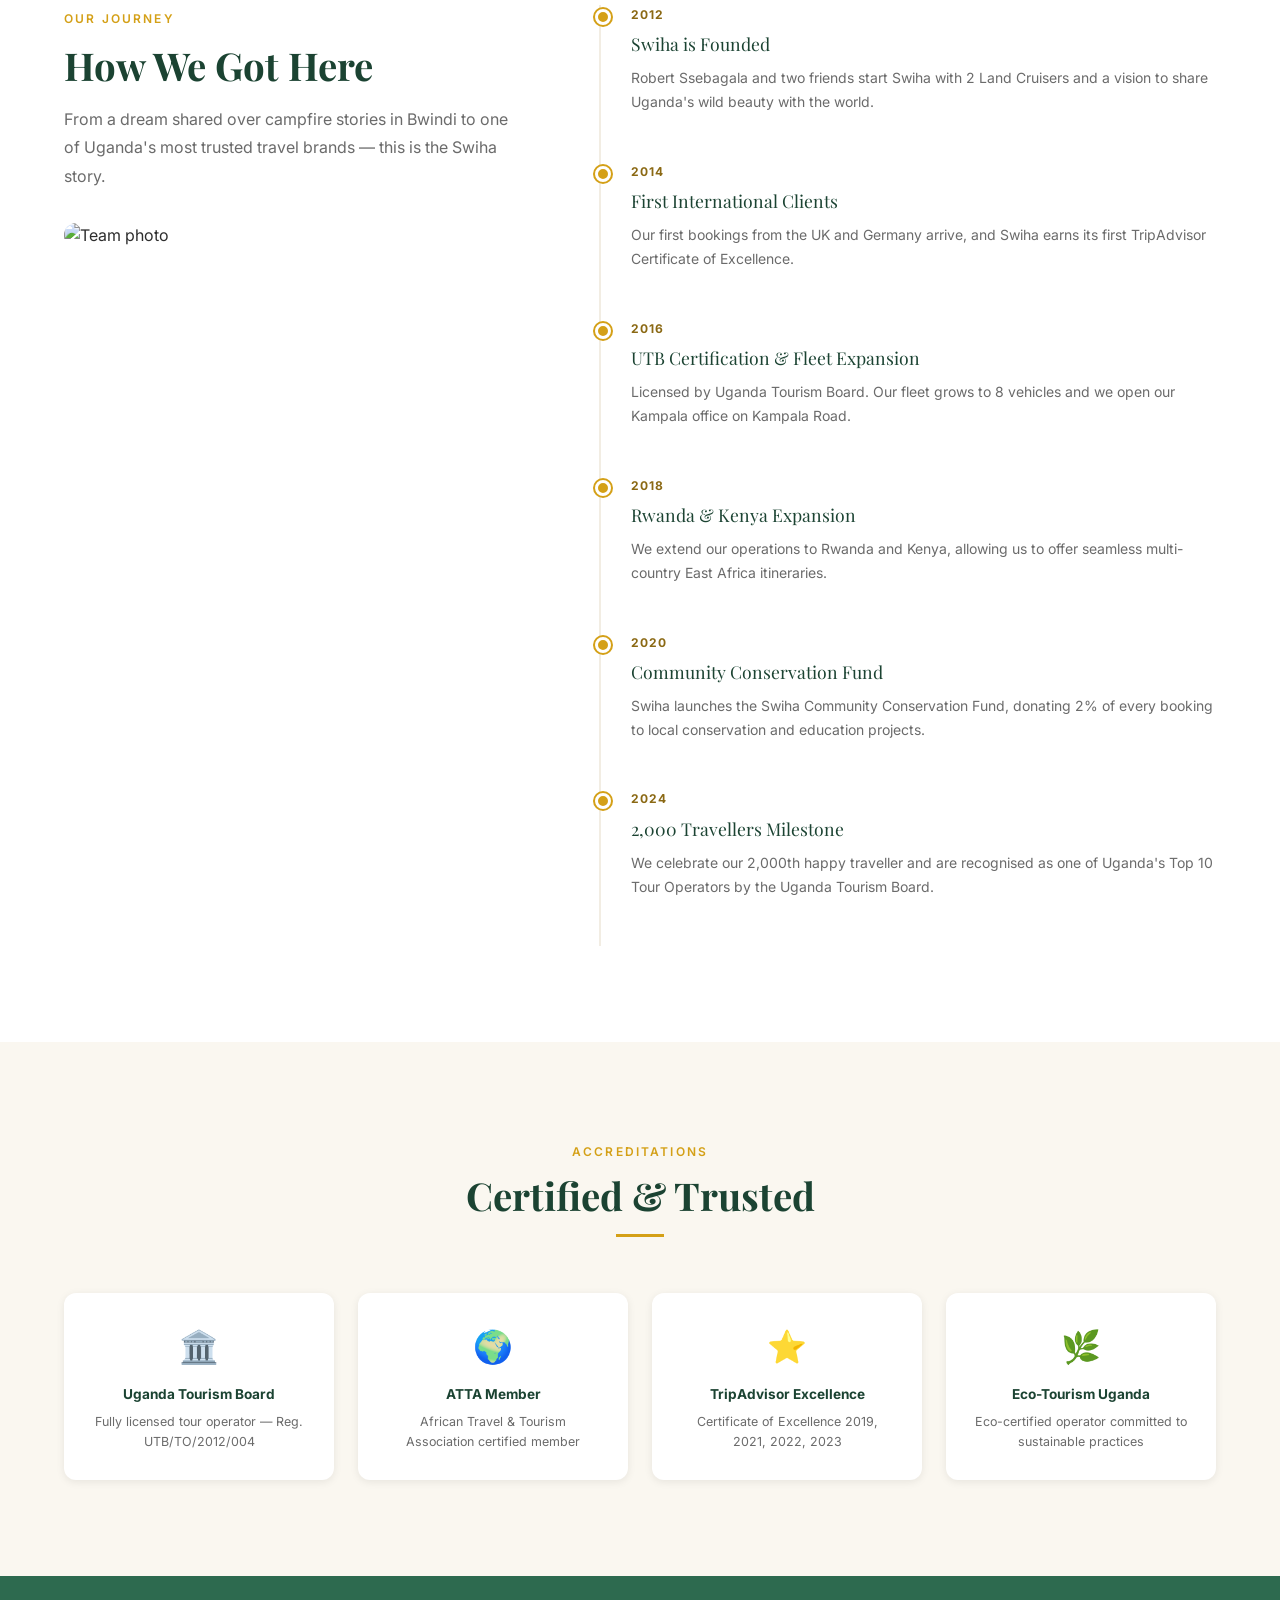
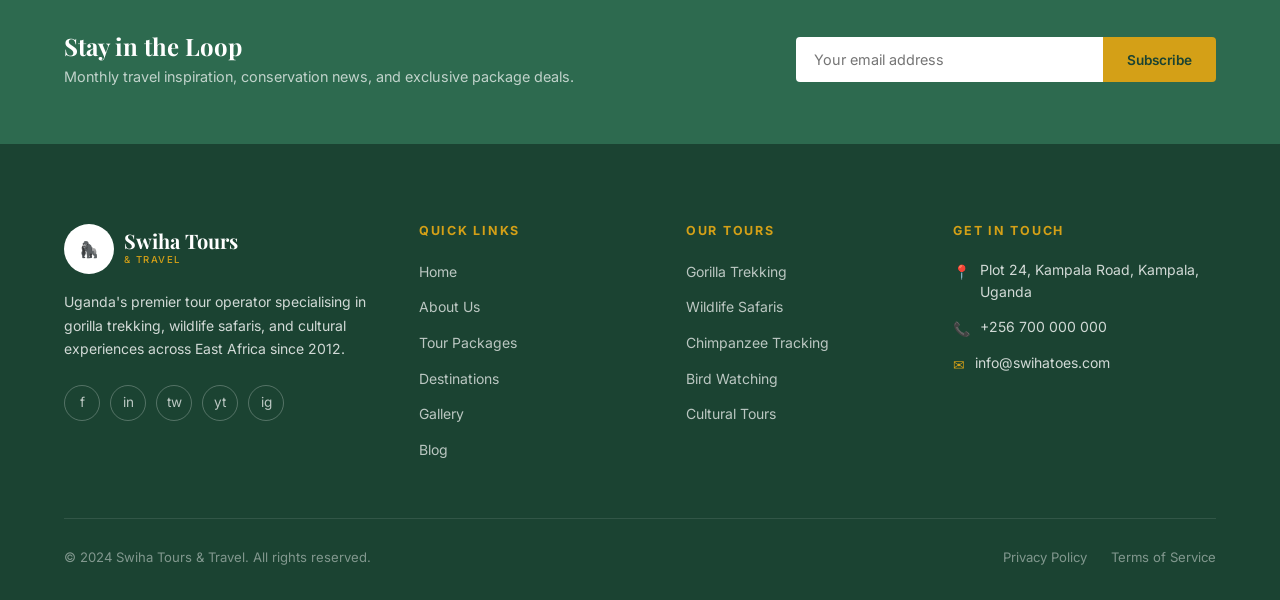
==== commit 290c97a2: "ade the logo" ====
--- a/about.html
+++ b/about.html
@@ -5,7 +5,7 @@
   <meta name="viewport" content="width=device-width, initial-scale=1.0" />
   <title>About Us — Swiha Tours & Travel</title>
   <meta name="description" content="Learn about Swiha Tours & Travel — Uganda's passionate team of local guides, naturalists and travel experts dedicated to sharing East Africa's magic.">
-  <link rel="stylesheet" href="css/style.css" />
+  <link rel="stylesheet" href="static/style.css" />
   <style>
     .mission-grid { display: grid; grid-template-columns: 1fr 1fr 1fr; gap: 28px; margin-top: 56px; }
     .mission-card { background: var(--ivory); border-radius: var(--radius-lg); padding: 36px 28px; border-top: 3px solid var(--gold); }
@@ -63,7 +63,7 @@
 <nav class="navbar">
   <div class="navbar-inner">
     <a href="index.html" class="logo">
-      <div class="logo-icon">🦍</div>
+      <div class="logo-icon"><img src = "static/images/logo.jpg"></div>
       <div><div class="logo-text">Swiha Tours</div><div class="logo-sub">& Travel</div></div>
     </a>
     <ul class="nav-links">
@@ -281,6 +281,6 @@
 
 <a href="https://wa.me/256700000000" class="whatsapp-float">💬</a>
 <button class="back-to-top">↑</button>
-<script src="js/main.js"></script>
+<script src="static/main.js"></script>
 </body>
 </html>
--- a/static/style.css
+++ b/static/style.css
@@ -0,0 +1,1144 @@
+/* =============================================
+   SWIHA TOURS & TRAVEL — Global Stylesheet
+   ============================================= */
+
+@import url("https://fonts.googleapis.com/css2?family=Playfair+Display:ital,wght@0,400;0,600;0,700;0,900;1,400;1,600&family=Inter:wght@300;400;500;600;700&display=swap");
+
+/* ── CSS Variables ── */
+:root {
+  --green-dark: #1b4332;
+  --green-mid: #2d6a4f;
+  --green-light: #52b788;
+  --gold: #d4a017;
+  --gold-light: #f0c040;
+  --gold-dark: #8b6914;
+  --ivory: #faf7f0;
+  --cream: #f2ede3;
+  --charcoal: #2d2d2d;
+  --text-muted: #6b6b6b;
+  --white: #ffffff;
+  --shadow-sm: 0 2px 8px rgba(0, 0, 0, 0.08);
+  --shadow-md: 0 4px 20px rgba(0, 0, 0, 0.12);
+  --shadow-lg: 0 8px 40px rgba(0, 0, 0, 0.18);
+  --radius: 4px;
+  --radius-lg: 12px;
+  --transition: all 0.3s ease;
+}
+
+/* ── Reset ── */
+*,
+*::before,
+*::after {
+  box-sizing: border-box;
+  margin: 0;
+  padding: 0;
+}
+html {
+  scroll-behavior: smooth;
+}
+body {
+  font-family: "Inter", sans-serif;
+  color: var(--charcoal);
+  background: var(--white);
+  line-height: 1.6;
+  font-size: 16px;
+}
+img {
+  max-width: 100%;
+  display: block;
+}
+a {
+  text-decoration: none;
+  color: inherit;
+}
+ul {
+  list-style: none;
+}
+
+/* ── Typography ── */
+h1,
+h2,
+h3,
+h4 {
+  font-family: "Playfair Display", serif;
+  line-height: 1.2;
+  font-weight: 700;
+}
+h1 {
+  font-size: clamp(2.4rem, 5vw, 4rem);
+}
+h2 {
+  font-size: clamp(1.8rem, 3vw, 2.8rem);
+}
+h3 {
+  font-size: clamp(1.2rem, 2vw, 1.6rem);
+}
+h4 {
+  font-size: 1.1rem;
+}
+
+.eyebrow {
+  font-family: "Inter", sans-serif;
+  font-size: 0.75rem;
+  font-weight: 600;
+  letter-spacing: 0.18em;
+  text-transform: uppercase;
+  color: var(--gold);
+}
+
+/* ── Layout ── */
+.container {
+  max-width: 1200px;
+  margin: 0 auto;
+  padding: 0 24px;
+}
+.section {
+  padding: 96px 0;
+}
+.section-sm {
+  padding: 64px 0;
+}
+
+/* ── NAVBAR ── */
+.navbar {
+  position: fixed;
+  top: 0;
+  left: 0;
+  right: 0;
+  z-index: 1000;
+  padding: 0 24px;
+  height: 72px;
+  display: flex;
+  align-items: center;
+  transition: var(--transition);
+  background: transparent;
+}
+.navbar.scrolled {
+  background: rgba(27, 67, 50, 0.97);
+  backdrop-filter: blur(12px);
+  box-shadow: var(--shadow-md);
+}
+.navbar-inner {
+  max-width: 1200px;
+  margin: 0 auto;
+  width: 100%;
+  display: flex;
+  align-items: center;
+  justify-content: space-between;
+}
+.logo {
+  display: flex;
+  align-items: center;
+  gap: 10px;
+  color: var(--white);
+  font-family: "Playfair Display", serif;
+}
+.logo-icon {
+  width: 50px;
+  height: 50px;
+  border-radius: 50%;
+  overflow: hidden;
+
+  display: flex;
+  align-items: center;
+  justify-content: center;
+
+  background-color: white;
+}
+.logo-text {
+  font-size: 1.25rem;
+  font-weight: 700;
+  line-height: 1.1;
+}
+.logo-sub {
+  font-size: 0.6rem;
+  letter-spacing: 0.15em;
+  text-transform: uppercase;
+  color: var(--gold);
+  font-family: "Inter", sans-serif;
+  font-weight: 500;
+}
+
+.nav-links {
+  display: flex;
+  align-items: center;
+  gap: 32px;
+}
+.nav-links a {
+  color: rgba(255, 255, 255, 0.88);
+  font-size: 0.875rem;
+  font-weight: 500;
+  letter-spacing: 0.04em;
+  transition: var(--transition);
+  position: relative;
+}
+.nav-links a::after {
+  content: "";
+  position: absolute;
+  bottom: -4px;
+  left: 0;
+  width: 0;
+  height: 2px;
+  background: var(--gold);
+  transition: var(--transition);
+}
+.nav-links a:hover {
+  color: var(--gold);
+}
+.nav-links a:hover::after,
+.nav-links a.active::after {
+  width: 100%;
+}
+.nav-links a.active {
+  color: var(--gold);
+}
+.nav-cta {
+  background: var(--gold) !important;
+  color: var(--green-dark) !important;
+  padding: 10px 22px !important;
+  border-radius: var(--radius) !important;
+  font-weight: 600 !important;
+  letter-spacing: 0.02em !important;
+}
+.nav-cta::after {
+  display: none !important;
+}
+.nav-cta:hover {
+  background: var(--gold-light) !important;
+  transform: translateY(-1px);
+}
+
+.hamburger {
+  display: none;
+  flex-direction: column;
+  gap: 5px;
+  cursor: pointer;
+  padding: 4px;
+}
+.hamburger span {
+  width: 24px;
+  height: 2px;
+  background: var(--white);
+  transition: var(--transition);
+  border-radius: 2px;
+}
+
+/* ── BUTTONS ── */
+.btn {
+  display: inline-flex;
+  align-items: center;
+  gap: 8px;
+  padding: 14px 32px;
+  border-radius: var(--radius);
+  font-family: "Inter", sans-serif;
+  font-size: 0.9rem;
+  font-weight: 600;
+  letter-spacing: 0.04em;
+  cursor: pointer;
+  border: 2px solid transparent;
+  transition: var(--transition);
+}
+.btn-primary {
+  background: var(--gold);
+  color: var(--green-dark);
+}
+.btn-primary:hover {
+  background: var(--gold-light);
+  transform: translateY(-2px);
+  box-shadow: 0 6px 20px rgba(212, 160, 23, 0.4);
+}
+.btn-outline {
+  background: transparent;
+  border-color: var(--white);
+  color: var(--white);
+}
+.btn-outline:hover {
+  background: var(--white);
+  color: var(--green-dark);
+  transform: translateY(-2px);
+}
+.btn-green {
+  background: var(--green-dark);
+  color: var(--white);
+}
+.btn-green:hover {
+  background: var(--green-mid);
+  transform: translateY(-2px);
+  box-shadow: 0 6px 20px rgba(27, 67, 50, 0.35);
+}
+.btn-sm {
+  padding: 10px 22px;
+  font-size: 0.82rem;
+}
+
+/* ── HERO (shared base) ── */
+.hero {
+  min-height: 100vh;
+  position: relative;
+  display: flex;
+  align-items: center;
+  overflow: hidden;
+}
+.hero-bg {
+  position: absolute;
+  inset: 0;
+  background-size: cover;
+  background-position: center;
+  background-repeat: no-repeat;
+}
+.hero-bg::after {
+  content: "";
+  position: absolute;
+  inset: 0;
+  background: linear-gradient(
+    135deg,
+    rgba(27, 67, 50, 0.82) 0%,
+    rgba(27, 67, 50, 0.45) 60%,
+    rgba(0, 0, 0, 0.2) 100%
+  );
+}
+.hero-content {
+  position: relative;
+  z-index: 2;
+}
+
+/* ── PAGE HERO (inner pages) ── */
+.page-hero {
+  height: 420px;
+  position: relative;
+  display: flex;
+  align-items: flex-end;
+  overflow: hidden;
+}
+.page-hero-bg {
+  position: absolute;
+  inset: 0;
+  background-size: cover;
+  background-position: center;
+}
+.page-hero-bg::after {
+  content: "";
+  position: absolute;
+  inset: 0;
+  background: linear-gradient(
+    to top,
+    rgba(27, 67, 50, 0.9) 0%,
+    rgba(27, 67, 50, 0.4) 60%,
+    rgba(0, 0, 0, 0.2) 100%
+  );
+}
+.page-hero-content {
+  position: relative;
+  z-index: 2;
+  padding: 48px 0;
+  color: var(--white);
+}
+.page-hero-content h1 {
+  color: var(--white);
+  margin-bottom: 8px;
+}
+.breadcrumb {
+  display: flex;
+  gap: 8px;
+  align-items: center;
+  font-size: 0.85rem;
+  color: rgba(255, 255, 255, 0.7);
+  margin-top: 12px;
+}
+.breadcrumb a {
+  color: var(--gold);
+}
+.breadcrumb span {
+  color: rgba(255, 255, 255, 0.5);
+}
+
+/* ── SECTION HEADERS ── */
+.section-header {
+  margin-bottom: 56px;
+}
+.section-header.center {
+  text-align: center;
+}
+.section-header h2 {
+  color: var(--green-dark);
+  margin-top: 8px;
+  margin-bottom: 16px;
+}
+.section-header p {
+  color: var(--text-muted);
+  max-width: 560px;
+  font-size: 1.05rem;
+  line-height: 1.7;
+}
+.section-header.center p {
+  margin: 0 auto;
+}
+.title-line {
+  width: 48px;
+  height: 3px;
+  background: var(--gold);
+  margin-top: 16px;
+}
+.section-header.center .title-line {
+  margin: 16px auto 0;
+}
+
+/* ── CARDS ── */
+.card {
+  background: var(--white);
+  border-radius: var(--radius-lg);
+  overflow: hidden;
+  box-shadow: var(--shadow-sm);
+  transition: var(--transition);
+}
+.card:hover {
+  transform: translateY(-6px);
+  box-shadow: var(--shadow-lg);
+}
+.card-img {
+  position: relative;
+  overflow: hidden;
+}
+.card-img img {
+  width: 100%;
+  aspect-ratio: 4/3;
+  object-fit: cover;
+  transition: transform 0.5s ease;
+}
+.card:hover .card-img img {
+  transform: scale(1.06);
+}
+.card-body {
+  padding: 24px;
+}
+.card-tag {
+  display: inline-block;
+  font-size: 0.72rem;
+  font-weight: 600;
+  letter-spacing: 0.12em;
+  text-transform: uppercase;
+  color: var(--gold-dark);
+  background: rgba(212, 160, 23, 0.12);
+  padding: 4px 10px;
+  border-radius: 2px;
+  margin-bottom: 12px;
+}
+.card-title {
+  font-family: "Playfair Display", serif;
+  font-size: 1.2rem;
+  color: var(--green-dark);
+  margin-bottom: 8px;
+}
+.card-text {
+  color: var(--text-muted);
+  font-size: 0.9rem;
+  line-height: 1.65;
+  margin-bottom: 16px;
+}
+.card-meta {
+  display: flex;
+  gap: 16px;
+  font-size: 0.82rem;
+  color: var(--text-muted);
+  margin-bottom: 20px;
+}
+.card-meta span {
+  display: flex;
+  align-items: center;
+  gap: 4px;
+}
+.card-price {
+  display: flex;
+  align-items: baseline;
+  gap: 6px;
+}
+.card-price .from {
+  font-size: 0.78rem;
+  color: var(--text-muted);
+}
+.card-price .amount {
+  font-size: 1.5rem;
+  font-weight: 700;
+  color: var(--green-dark);
+  font-family: "Playfair Display", serif;
+}
+.card-price .per {
+  font-size: 0.78rem;
+  color: var(--text-muted);
+}
+.card-footer {
+  display: flex;
+  justify-content: space-between;
+  align-items: center;
+  padding: 16px 24px;
+  border-top: 1px solid var(--cream);
+}
+
+/* ── GRID SYSTEMS ── */
+.grid-3 {
+  display: grid;
+  grid-template-columns: repeat(3, 1fr);
+  gap: 28px;
+}
+.grid-4 {
+  display: grid;
+  grid-template-columns: repeat(4, 1fr);
+  gap: 24px;
+}
+.grid-2 {
+  display: grid;
+  grid-template-columns: repeat(2, 1fr);
+  gap: 32px;
+}
+
+/* ── FORMS ── */
+.form-group {
+  margin-bottom: 20px;
+}
+.form-label {
+  display: block;
+  font-size: 0.85rem;
+  font-weight: 600;
+  color: var(--green-dark);
+  margin-bottom: 6px;
+  letter-spacing: 0.03em;
+}
+.form-control {
+  width: 100%;
+  padding: 12px 16px;
+  border: 1.5px solid #d8d4cc;
+  border-radius: var(--radius);
+  font-family: "Inter", sans-serif;
+  font-size: 0.9rem;
+  color: var(--charcoal);
+  background: var(--white);
+  transition: var(--transition);
+  outline: none;
+}
+.form-control:focus {
+  border-color: var(--green-mid);
+  box-shadow: 0 0 0 3px rgba(45, 106, 79, 0.12);
+}
+.form-control::placeholder {
+  color: #aaaaaa;
+}
+select.form-control {
+  cursor: pointer;
+}
+textarea.form-control {
+  resize: vertical;
+  min-height: 120px;
+}
+
+/* ── FOOTER ── */
+footer {
+  background: var(--green-dark);
+  color: rgba(255, 255, 255, 0.8);
+  padding: 80px 0 32px;
+}
+.footer-grid {
+  display: grid;
+  grid-template-columns: 1.4fr 1fr 1fr 1.2fr;
+  gap: 48px;
+  margin-bottom: 56px;
+}
+.footer-brand .logo {
+  margin-bottom: 16px;
+}
+.footer-brand p {
+  font-size: 0.875rem;
+  line-height: 1.7;
+  margin-bottom: 24px;
+}
+.footer-socials {
+  display: flex;
+  gap: 10px;
+}
+.social-btn {
+  width: 36px;
+  height: 36px;
+  border-radius: 50%;
+  border: 1.5px solid rgba(255, 255, 255, 0.25);
+  display: flex;
+  align-items: center;
+  justify-content: center;
+  font-size: 0.85rem;
+  color: rgba(255, 255, 255, 0.7);
+  transition: var(--transition);
+  cursor: pointer;
+}
+.social-btn:hover {
+  border-color: var(--gold);
+  color: var(--gold);
+}
+.footer-col h4 {
+  font-family: "Inter", sans-serif;
+  font-size: 0.78rem;
+  font-weight: 700;
+  letter-spacing: 0.14em;
+  text-transform: uppercase;
+  color: var(--gold);
+  margin-bottom: 20px;
+}
+.footer-links {
+  display: flex;
+  flex-direction: column;
+  gap: 10px;
+}
+.footer-links a {
+  font-size: 0.875rem;
+  color: rgba(255, 255, 255, 0.7);
+  transition: var(--transition);
+}
+.footer-links a:hover {
+  color: var(--gold);
+  padding-left: 4px;
+}
+.footer-contact-item {
+  display: flex;
+  gap: 10px;
+  margin-bottom: 12px;
+  font-size: 0.875rem;
+}
+.footer-contact-item .icon {
+  color: var(--gold);
+  margin-top: 2px;
+  flex-shrink: 0;
+}
+.footer-bottom {
+  border-top: 1px solid rgba(255, 255, 255, 0.1);
+  padding-top: 28px;
+  display: flex;
+  justify-content: space-between;
+  align-items: center;
+  flex-wrap: wrap;
+  gap: 12px;
+}
+.footer-bottom p {
+  font-size: 0.82rem;
+  color: rgba(255, 255, 255, 0.45);
+}
+.footer-bottom-links {
+  display: flex;
+  gap: 24px;
+}
+.footer-bottom-links a {
+  font-size: 0.82rem;
+  color: rgba(255, 255, 255, 0.45);
+  transition: var(--transition);
+}
+.footer-bottom-links a:hover {
+  color: var(--gold);
+}
+
+/* ── NEWSLETTER STRIP ── */
+.newsletter-strip {
+  background: var(--green-mid);
+  padding: 56px 0;
+}
+.newsletter-inner {
+  display: flex;
+  align-items: center;
+  justify-content: space-between;
+  gap: 40px;
+  flex-wrap: wrap;
+}
+.newsletter-inner h3 {
+  color: var(--white);
+  font-size: 1.5rem;
+  margin-bottom: 4px;
+}
+.newsletter-inner p {
+  color: rgba(255, 255, 255, 0.7);
+  font-size: 0.9rem;
+}
+.newsletter-form {
+  display: flex;
+  gap: 0;
+  flex: 0 0 420px;
+}
+.newsletter-form input {
+  flex: 1;
+  padding: 14px 18px;
+  border: none;
+  border-radius: var(--radius) 0 0 var(--radius);
+  font-family: "Inter", sans-serif;
+  font-size: 0.9rem;
+  outline: none;
+}
+.newsletter-form button {
+  padding: 14px 24px;
+  background: var(--gold);
+  color: var(--green-dark);
+  border: none;
+  border-radius: 0 var(--radius) var(--radius) 0;
+  font-family: "Inter", sans-serif;
+  font-weight: 600;
+  font-size: 0.85rem;
+  cursor: pointer;
+  transition: var(--transition);
+  white-space: nowrap;
+}
+.newsletter-form button:hover {
+  background: var(--gold-light);
+}
+
+/* ── STAT BLOCKS ── */
+.stats-bar {
+  background: var(--green-dark);
+  padding: 48px 0;
+}
+.stats-grid {
+  display: grid;
+  grid-template-columns: repeat(4, 1fr);
+  gap: 0;
+}
+.stat-item {
+  text-align: center;
+  padding: 0 32px;
+  border-right: 1px solid rgba(255, 255, 255, 0.12);
+}
+.stat-item:last-child {
+  border-right: none;
+}
+.stat-num {
+  font-family: "Playfair Display", serif;
+  font-size: 2.8rem;
+  font-weight: 700;
+  color: var(--gold);
+  line-height: 1;
+  margin-bottom: 6px;
+}
+.stat-label {
+  font-size: 0.8rem;
+  color: rgba(255, 255, 255, 0.65);
+  text-transform: uppercase;
+  letter-spacing: 0.1em;
+}
+
+/* ── TESTIMONIAL ── */
+.testimonial-card {
+  background: var(--ivory);
+  border-radius: var(--radius-lg);
+  padding: 36px;
+  position: relative;
+}
+.testimonial-card::before {
+  content: '"';
+  font-family: "Playfair Display", serif;
+  font-size: 6rem;
+  color: var(--gold);
+  opacity: 0.2;
+  position: absolute;
+  top: -10px;
+  left: 24px;
+  line-height: 1;
+}
+.testimonial-text {
+  font-size: 1rem;
+  line-height: 1.75;
+  color: var(--charcoal);
+  margin-bottom: 24px;
+  font-style: italic;
+}
+.testimonial-author {
+  display: flex;
+  align-items: center;
+  gap: 12px;
+}
+.testimonial-avatar {
+  width: 44px;
+  height: 44px;
+  border-radius: 50%;
+  background: var(--cream);
+  border: 2px solid var(--gold);
+  overflow: hidden;
+  flex-shrink: 0;
+}
+.testimonial-name {
+  font-weight: 600;
+  font-size: 0.9rem;
+  color: var(--green-dark);
+}
+.testimonial-origin {
+  font-size: 0.78rem;
+  color: var(--text-muted);
+}
+.stars {
+  color: var(--gold);
+  font-size: 0.85rem;
+  margin-bottom: 16px;
+  letter-spacing: 2px;
+}
+
+/* ── BADGE / TAG ── */
+.badge {
+  position: absolute;
+  top: 16px;
+  left: 16px;
+  background: var(--gold);
+  color: var(--green-dark);
+  font-size: 0.7rem;
+  font-weight: 700;
+  letter-spacing: 0.08em;
+  text-transform: uppercase;
+  padding: 5px 12px;
+  border-radius: 2px;
+}
+.badge-green {
+  background: var(--green-mid);
+  color: var(--white);
+}
+
+/* ── ALERT / NOTICE ── */
+.alert {
+  padding: 14px 18px;
+  border-radius: var(--radius);
+  font-size: 0.875rem;
+  display: flex;
+  align-items: center;
+  gap: 10px;
+  margin-bottom: 16px;
+}
+.alert-success {
+  background: rgba(82, 183, 136, 0.12);
+  color: var(--green-mid);
+  border-left: 3px solid var(--green-mid);
+}
+.alert-warning {
+  background: rgba(212, 160, 23, 0.12);
+  color: var(--gold-dark);
+  border-left: 3px solid var(--gold);
+}
+
+/* ── TABS ── */
+.tabs {
+  display: flex;
+  gap: 0;
+  border-bottom: 2px solid var(--cream);
+  margin-bottom: 32px;
+}
+.tab-btn {
+  padding: 12px 24px;
+  font-size: 0.875rem;
+  font-weight: 600;
+  color: var(--text-muted);
+  background: none;
+  border: none;
+  cursor: pointer;
+  border-bottom: 2px solid transparent;
+  margin-bottom: -2px;
+  transition: var(--transition);
+  font-family: "Inter", sans-serif;
+}
+.tab-btn.active {
+  color: var(--green-dark);
+  border-bottom-color: var(--green-dark);
+}
+.tab-btn:hover:not(.active) {
+  color: var(--charcoal);
+}
+.tab-panel {
+  display: none;
+}
+.tab-panel.active {
+  display: block;
+}
+
+/* ── BACK TO TOP ── */
+.back-to-top {
+  position: fixed;
+  bottom: 28px;
+  right: 28px;
+  width: 44px;
+  height: 44px;
+  background: var(--green-dark);
+  color: var(--white);
+  border: none;
+  border-radius: 50%;
+  cursor: pointer;
+  display: flex;
+  align-items: center;
+  justify-content: center;
+  font-size: 1rem;
+  box-shadow: var(--shadow-md);
+  transition: var(--transition);
+  opacity: 0;
+  pointer-events: none;
+  z-index: 999;
+}
+.back-to-top.show {
+  opacity: 1;
+  pointer-events: auto;
+}
+.back-to-top:hover {
+  background: var(--green-mid);
+  transform: translateY(-3px);
+}
+
+/* ── SEARCH BAR ── */
+.search-bar {
+  background: var(--white);
+  border-radius: var(--radius-lg);
+  box-shadow: var(--shadow-lg);
+  padding: 28px 32px;
+  display: grid;
+  grid-template-columns: repeat(4, 1fr) auto;
+  gap: 16px;
+  align-items: end;
+}
+.search-bar .form-group {
+  margin-bottom: 0;
+}
+
+/* ── WHATSAPP FLOAT ── */
+.whatsapp-float {
+  position: fixed;
+  bottom: 84px;
+  right: 28px;
+  width: 48px;
+  height: 48px;
+  background: #25d366;
+  border-radius: 50%;
+  display: flex;
+  align-items: center;
+  justify-content: center;
+  font-size: 1.4rem;
+  color: var(--white);
+  box-shadow: 0 4px 20px rgba(37, 211, 102, 0.4);
+  z-index: 999;
+  transition: var(--transition);
+  cursor: pointer;
+}
+.whatsapp-float:hover {
+  transform: scale(1.1);
+  box-shadow: 0 6px 28px rgba(37, 211, 102, 0.55);
+}
+
+/* ── MOBILE MENU ── */
+.mobile-nav {
+  display: none;
+  position: fixed;
+  inset: 0;
+  background: var(--green-dark);
+  z-index: 999;
+  flex-direction: column;
+  align-items: center;
+  justify-content: center;
+  gap: 32px;
+}
+.mobile-nav.open {
+  display: flex;
+}
+.mobile-nav a {
+  color: var(--white);
+  font-size: 1.4rem;
+  font-family: "Playfair Display", serif;
+  transition: var(--transition);
+}
+.mobile-nav a:hover {
+  color: var(--gold);
+}
+.mobile-nav .close-btn {
+  position: absolute;
+  top: 24px;
+  right: 24px;
+  font-size: 1.5rem;
+  color: var(--white);
+  cursor: pointer;
+  background: none;
+  border: none;
+}
+
+/* ── DESTINATION CARD ── */
+.dest-card {
+  position: relative;
+  border-radius: var(--radius-lg);
+  overflow: hidden;
+  cursor: pointer;
+}
+.dest-card img {
+  width: 100%;
+  aspect-ratio: 3/4;
+  object-fit: cover;
+  transition: transform 0.5s ease;
+}
+.dest-card:hover img {
+  transform: scale(1.07);
+}
+.dest-overlay {
+  position: absolute;
+  inset: 0;
+  background: linear-gradient(
+    to top,
+    rgba(27, 67, 50, 0.92) 0%,
+    rgba(0, 0, 0, 0.1) 50%
+  );
+  display: flex;
+  flex-direction: column;
+  justify-content: flex-end;
+  padding: 24px;
+  transition: var(--transition);
+}
+.dest-name {
+  font-family: "Playfair Display", serif;
+  font-size: 1.3rem;
+  color: var(--white);
+  font-weight: 700;
+}
+.dest-tours {
+  font-size: 0.8rem;
+  color: rgba(255, 255, 255, 0.7);
+  margin-top: 4px;
+}
+.dest-arrow {
+  display: inline-flex;
+  align-items: center;
+  gap: 6px;
+  color: var(--gold);
+  font-size: 0.82rem;
+  font-weight: 600;
+  margin-top: 12px;
+  opacity: 0;
+  transform: translateY(8px);
+  transition: var(--transition);
+}
+.dest-card:hover .dest-arrow {
+  opacity: 1;
+  transform: translateY(0);
+}
+
+/* ── ACCORDION ── */
+.accordion-item {
+  border-bottom: 1px solid var(--cream);
+}
+.accordion-header {
+  width: 100%;
+  display: flex;
+  justify-content: space-between;
+  align-items: center;
+  padding: 20px 0;
+  background: none;
+  border: none;
+  cursor: pointer;
+  font-family: "Inter", sans-serif;
+  font-size: 1rem;
+  font-weight: 600;
+  color: var(--green-dark);
+  text-align: left;
+}
+.accordion-icon {
+  font-size: 1.2rem;
+  color: var(--gold);
+  transition: var(--transition);
+  flex-shrink: 0;
+}
+.accordion-item.open .accordion-icon {
+  transform: rotate(45deg);
+}
+.accordion-body {
+  display: none;
+  padding-bottom: 20px;
+  color: var(--text-muted);
+  font-size: 0.9rem;
+  line-height: 1.7;
+}
+.accordion-item.open .accordion-body {
+  display: block;
+}
+
+/* ── FLOATING LABEL IMAGE BLOCKS ── */
+.img-float-block {
+  position: relative;
+}
+.img-float-block .main-img {
+  border-radius: var(--radius-lg);
+  width: 100%;
+}
+.experience-badge {
+  position: absolute;
+  bottom: -24px;
+  right: -24px;
+  background: var(--gold);
+  border-radius: var(--radius-lg);
+  padding: 24px 28px;
+  text-align: center;
+  box-shadow: var(--shadow-md);
+}
+.experience-badge .num {
+  font-family: "Playfair Display", serif;
+  font-size: 2.5rem;
+  font-weight: 700;
+  color: var(--green-dark);
+  line-height: 1;
+}
+.experience-badge .lbl {
+  font-size: 0.75rem;
+  font-weight: 600;
+  text-transform: uppercase;
+  letter-spacing: 0.1em;
+  color: var(--green-dark);
+}
+
+/* ── MEDIA QUERIES ── */
+@media (max-width: 1024px) {
+  .grid-4 {
+    grid-template-columns: repeat(2, 1fr);
+  }
+  .footer-grid {
+    grid-template-columns: 1fr 1fr;
+  }
+  .stats-grid {
+    grid-template-columns: repeat(2, 1fr);
+    gap: 28px;
+  }
+  .stat-item {
+    border-right: none;
+    border-bottom: 1px solid rgba(255, 255, 255, 0.12);
+    padding-bottom: 28px;
+  }
+  .stat-item:last-child,
+  .stat-item:nth-child(even) {
+    border-right: none;
+  }
+  .search-bar {
+    grid-template-columns: 1fr 1fr;
+  }
+}
+@media (max-width: 768px) {
+  .grid-3,
+  .grid-2 {
+    grid-template-columns: 1fr;
+  }
+  .nav-links {
+    display: none;
+  }
+  .hamburger {
+    display: flex;
+  }
+  .newsletter-inner {
+    flex-direction: column;
+    align-items: flex-start;
+  }
+  .newsletter-form {
+    flex: 1;
+    width: 100%;
+  }
+  .footer-grid {
+    grid-template-columns: 1fr;
+    gap: 32px;
+  }
+  .footer-bottom {
+    flex-direction: column;
+    text-align: center;
+  }
+  .search-bar {
+    grid-template-columns: 1fr;
+  }
+  .section {
+    padding: 64px 0;
+  }
+  .page-hero {
+    height: 320px;
+  }
+}
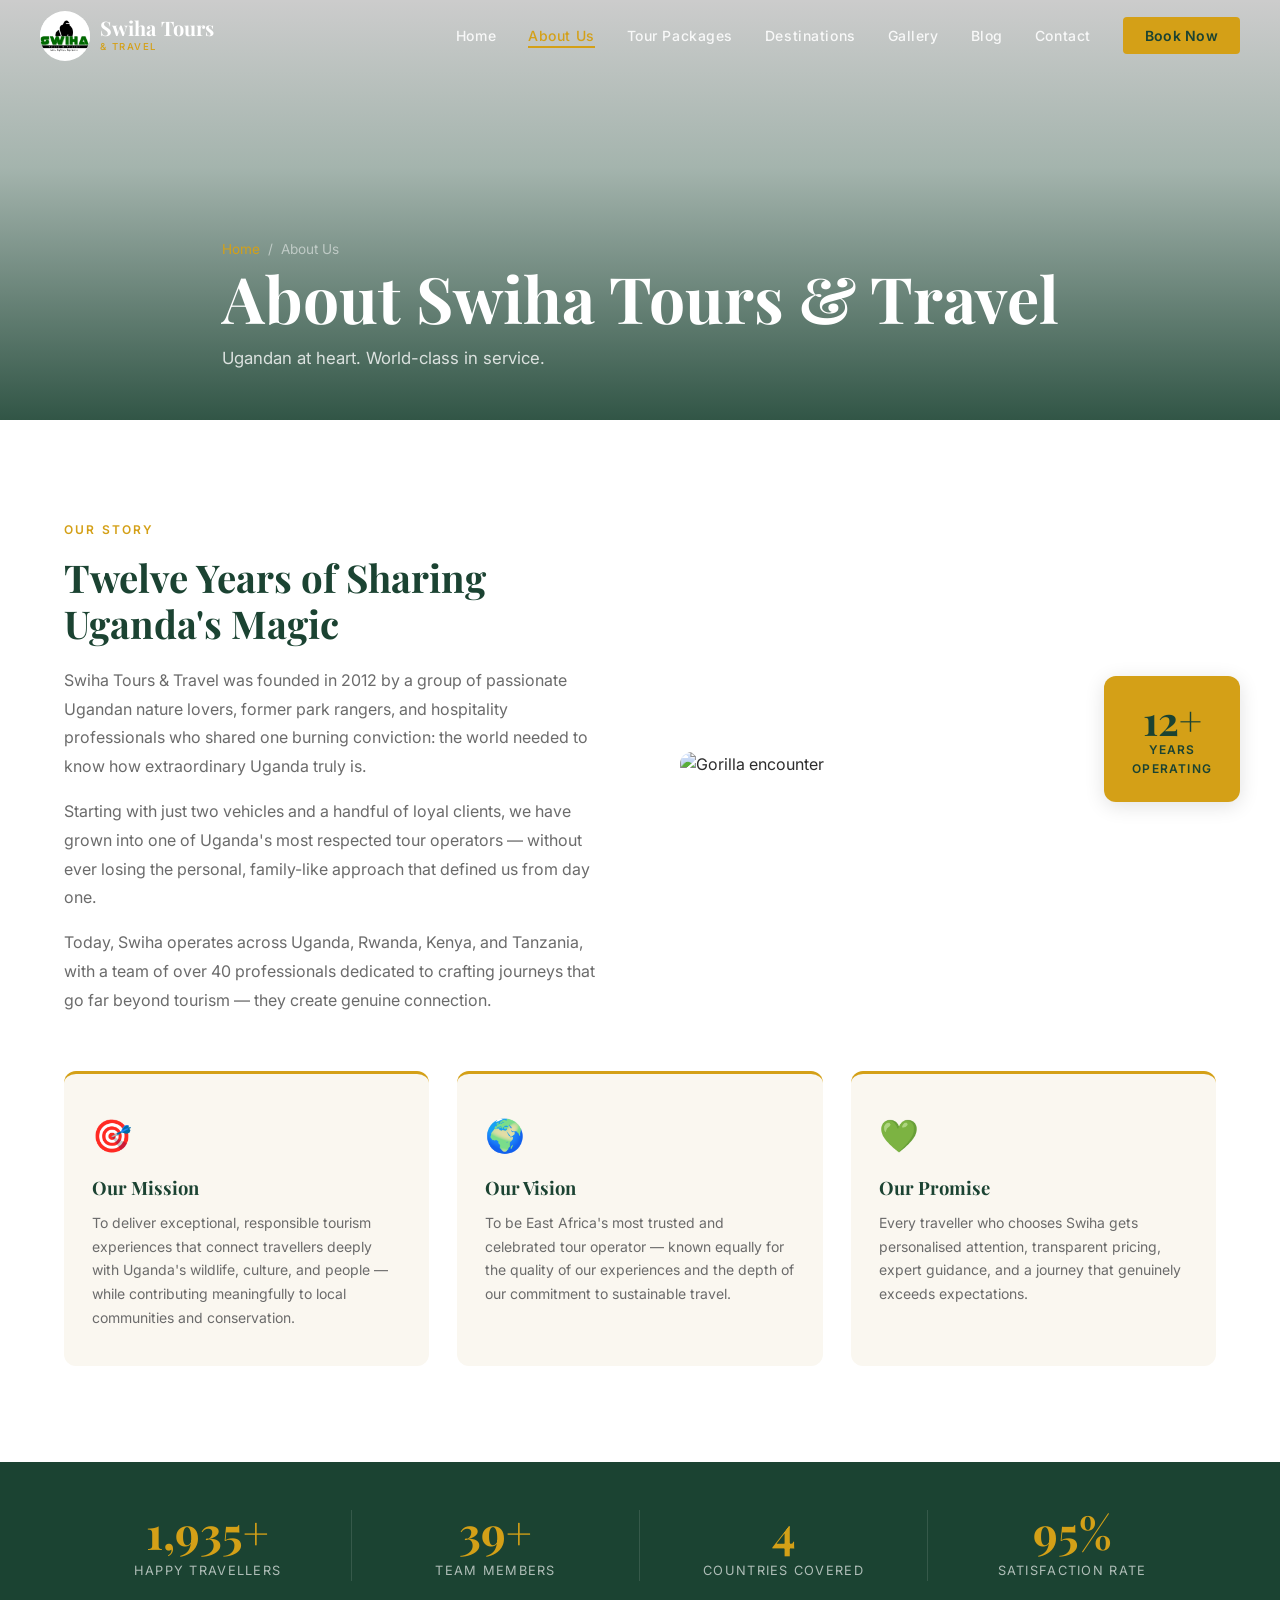
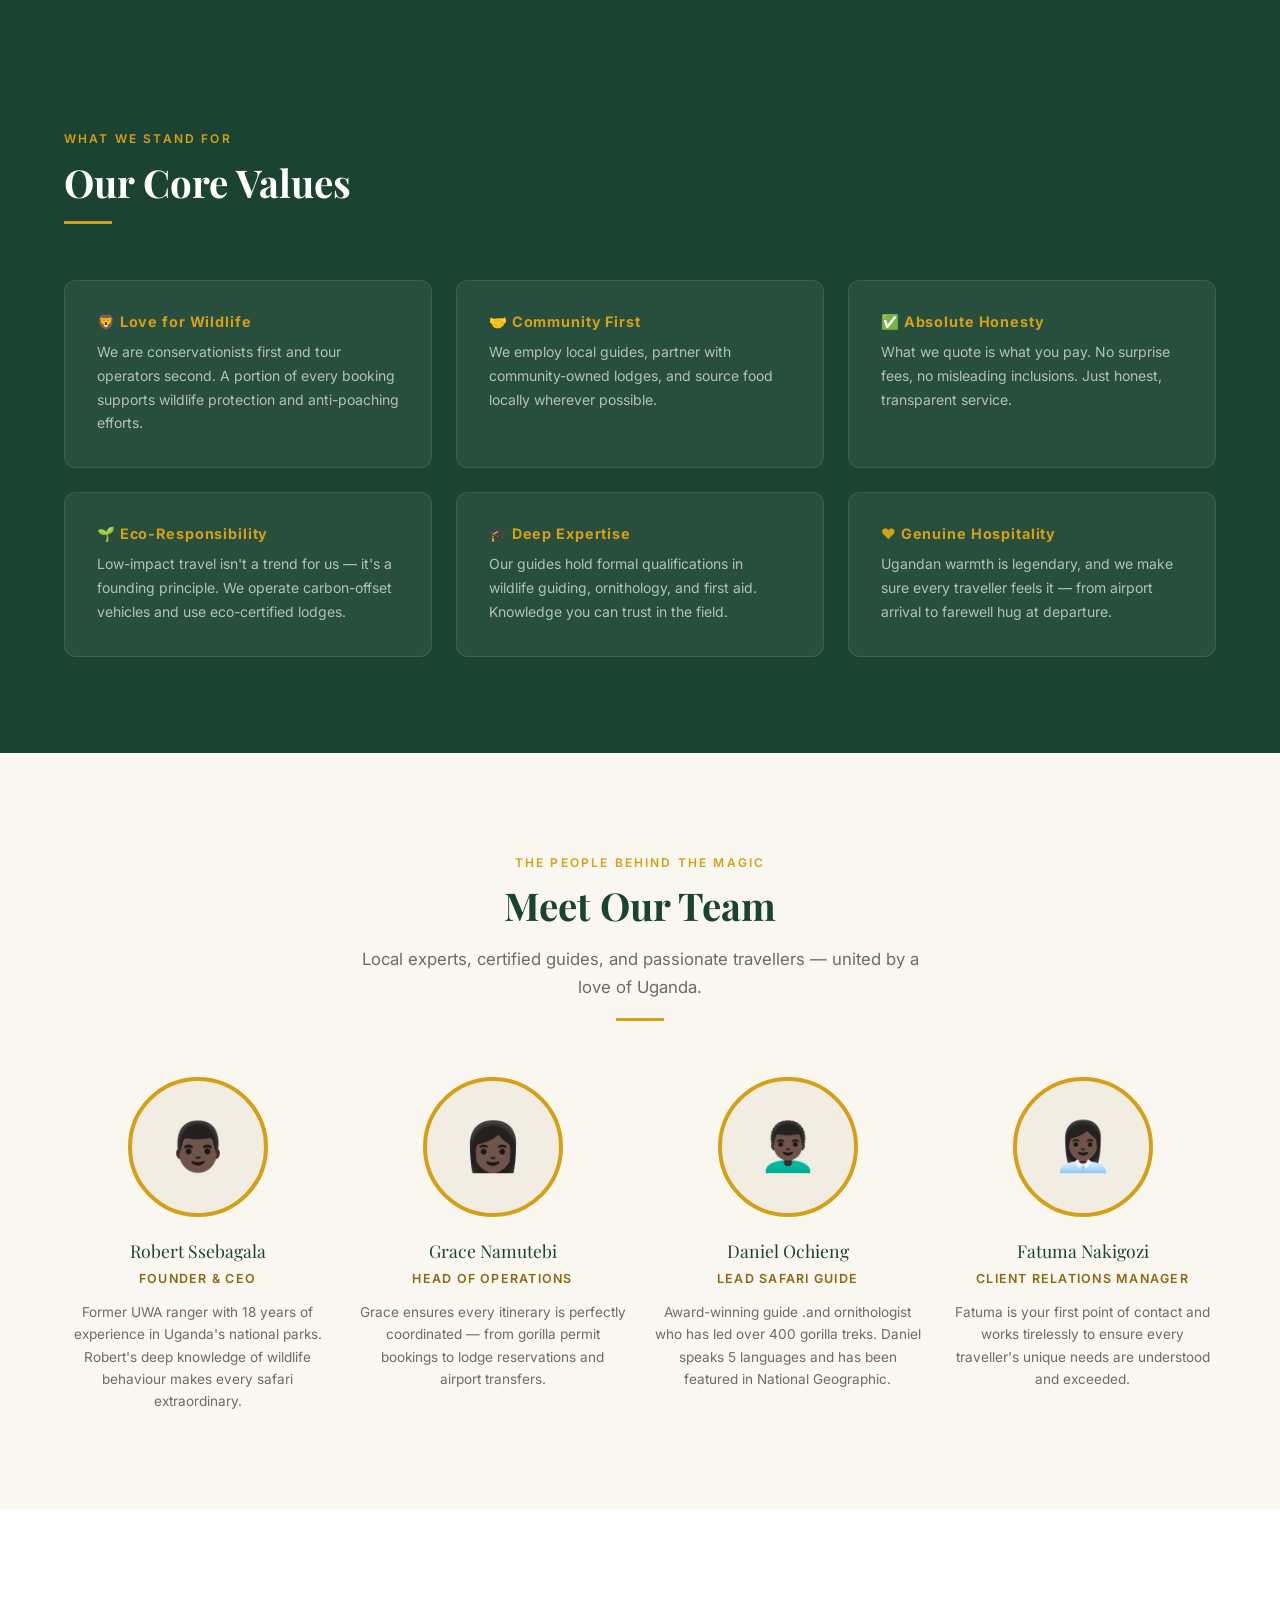
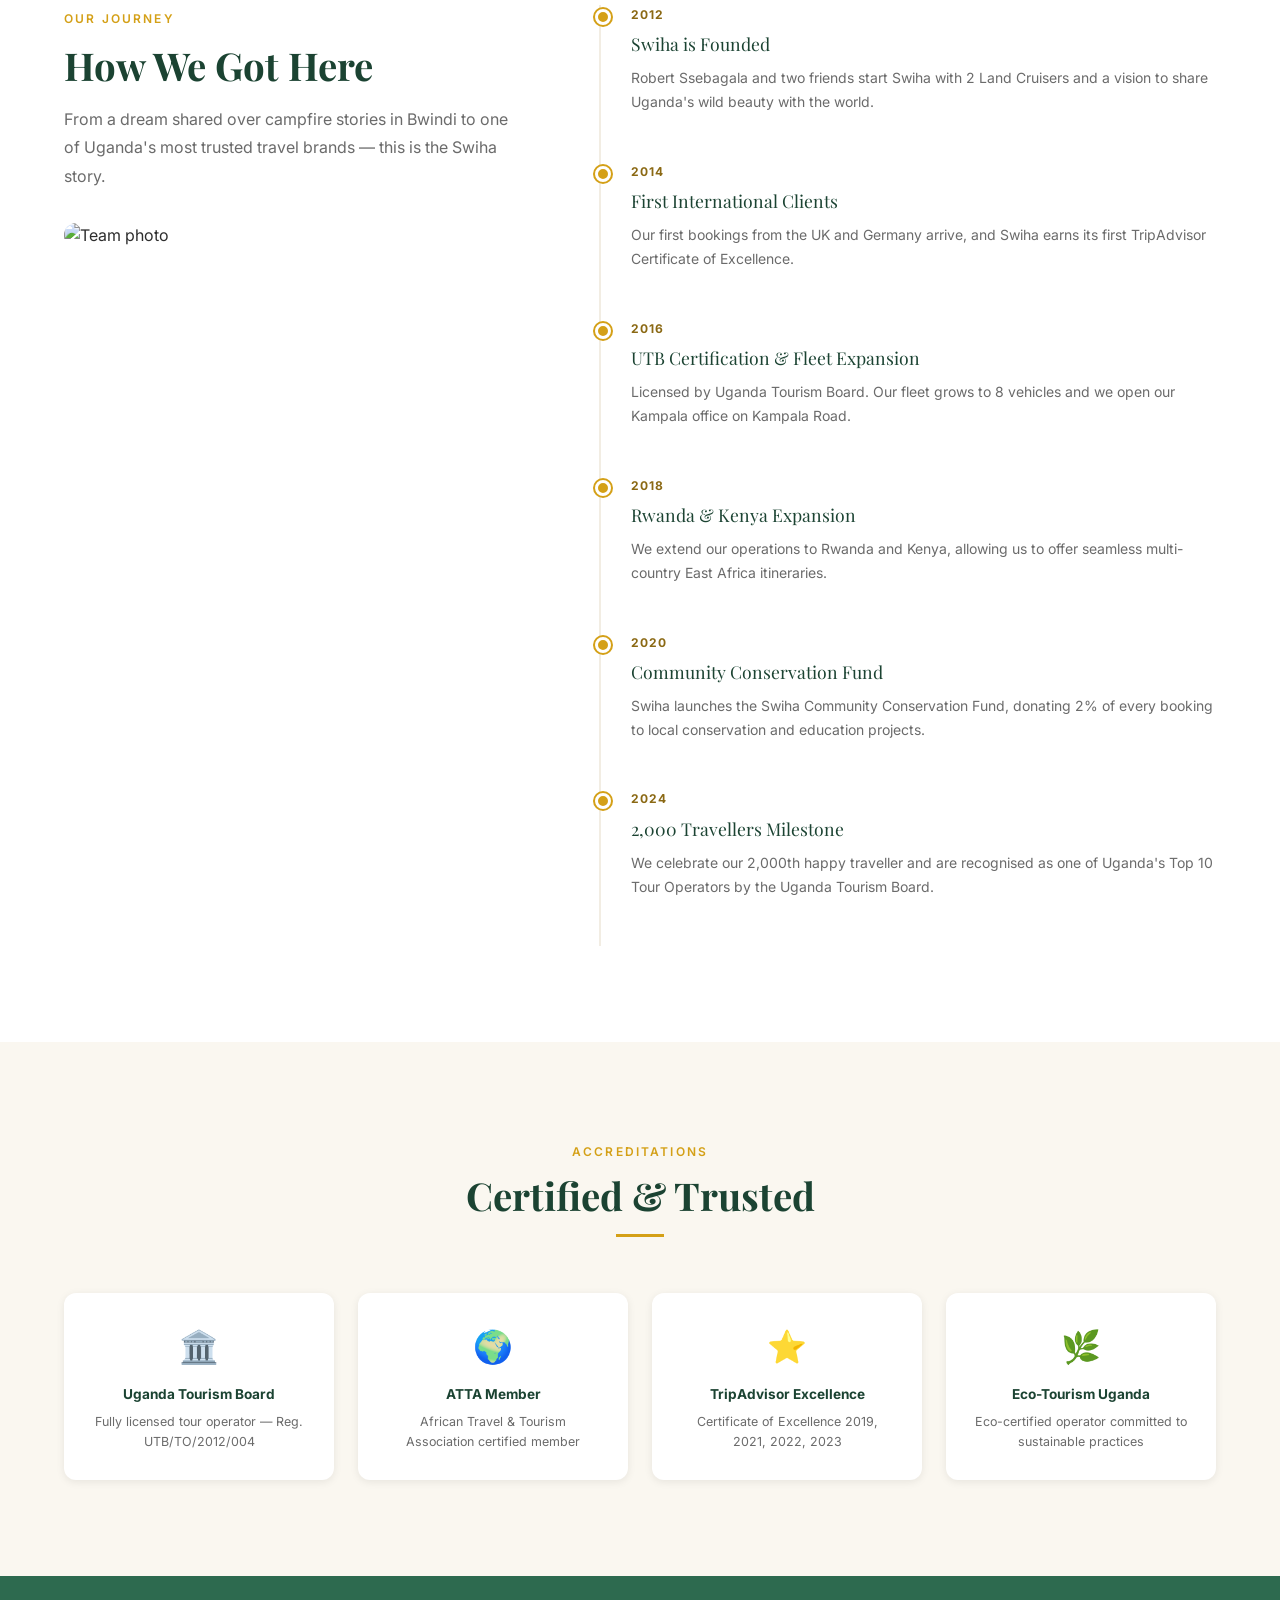
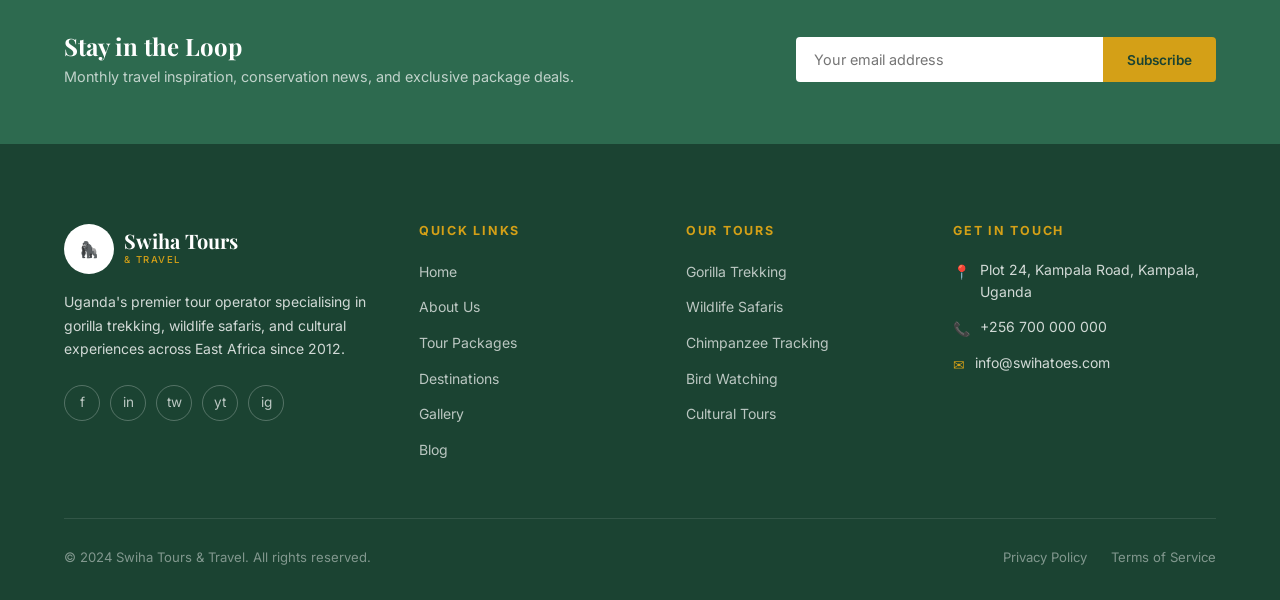
==== commit 94fb8d03: "testing UI" ====
--- a/about.html
+++ b/about.html
@@ -197,7 +197,7 @@
         <div class="team-photo">👨🏿‍🦱</div>
         <div class="team-name">Daniel Ochieng</div>
         <div class="team-role">Lead Safari Guide</div>
-        <div class="team-bio">Award-winning guide and ornithologist who has led over 400 gorilla treks. Daniel speaks 5 languages and has been featured in National Geographic.</div>
+        <div class="team-bio">Award-winning guide .and ornithologist who has led over 400 gorilla treks. Daniel speaks 5 languages and has been featured in National Geographic.</div>
       </div>
       <div class="team-card reveal reveal-delay-3">
         <div class="team-photo">👩🏿‍💼</div>
@@ -279,8 +279,8 @@
   </div>
 </footer>
 
-<a href="https://wa.me/256700000000" class="whatsapp-float">💬</a>
-<button class="back-to-top">↑</button>
+<!--<a href="https://wa.me/256700000000" class="whatsapp-float">💬</a>
+<button class="back-to-top">↑</button>-->
 <script src="static/main.js"></script>
 </body>
 </html>
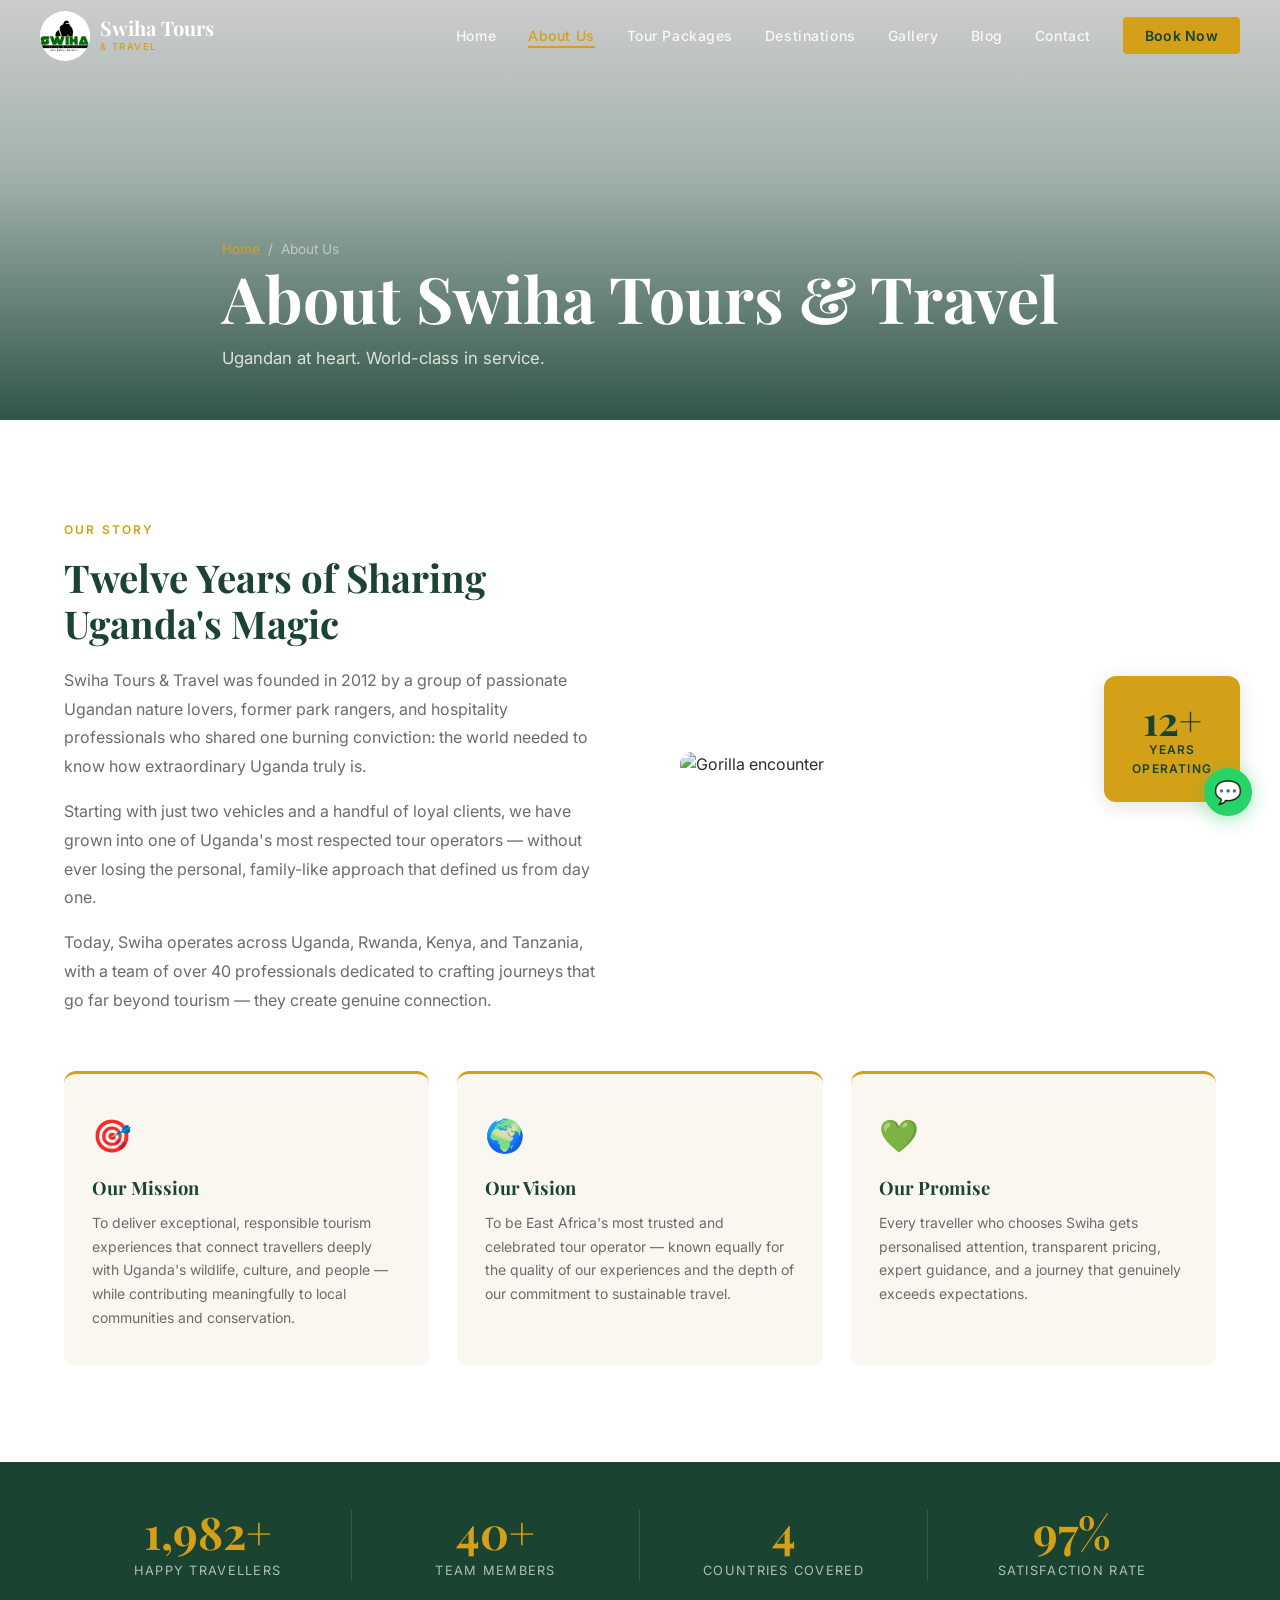
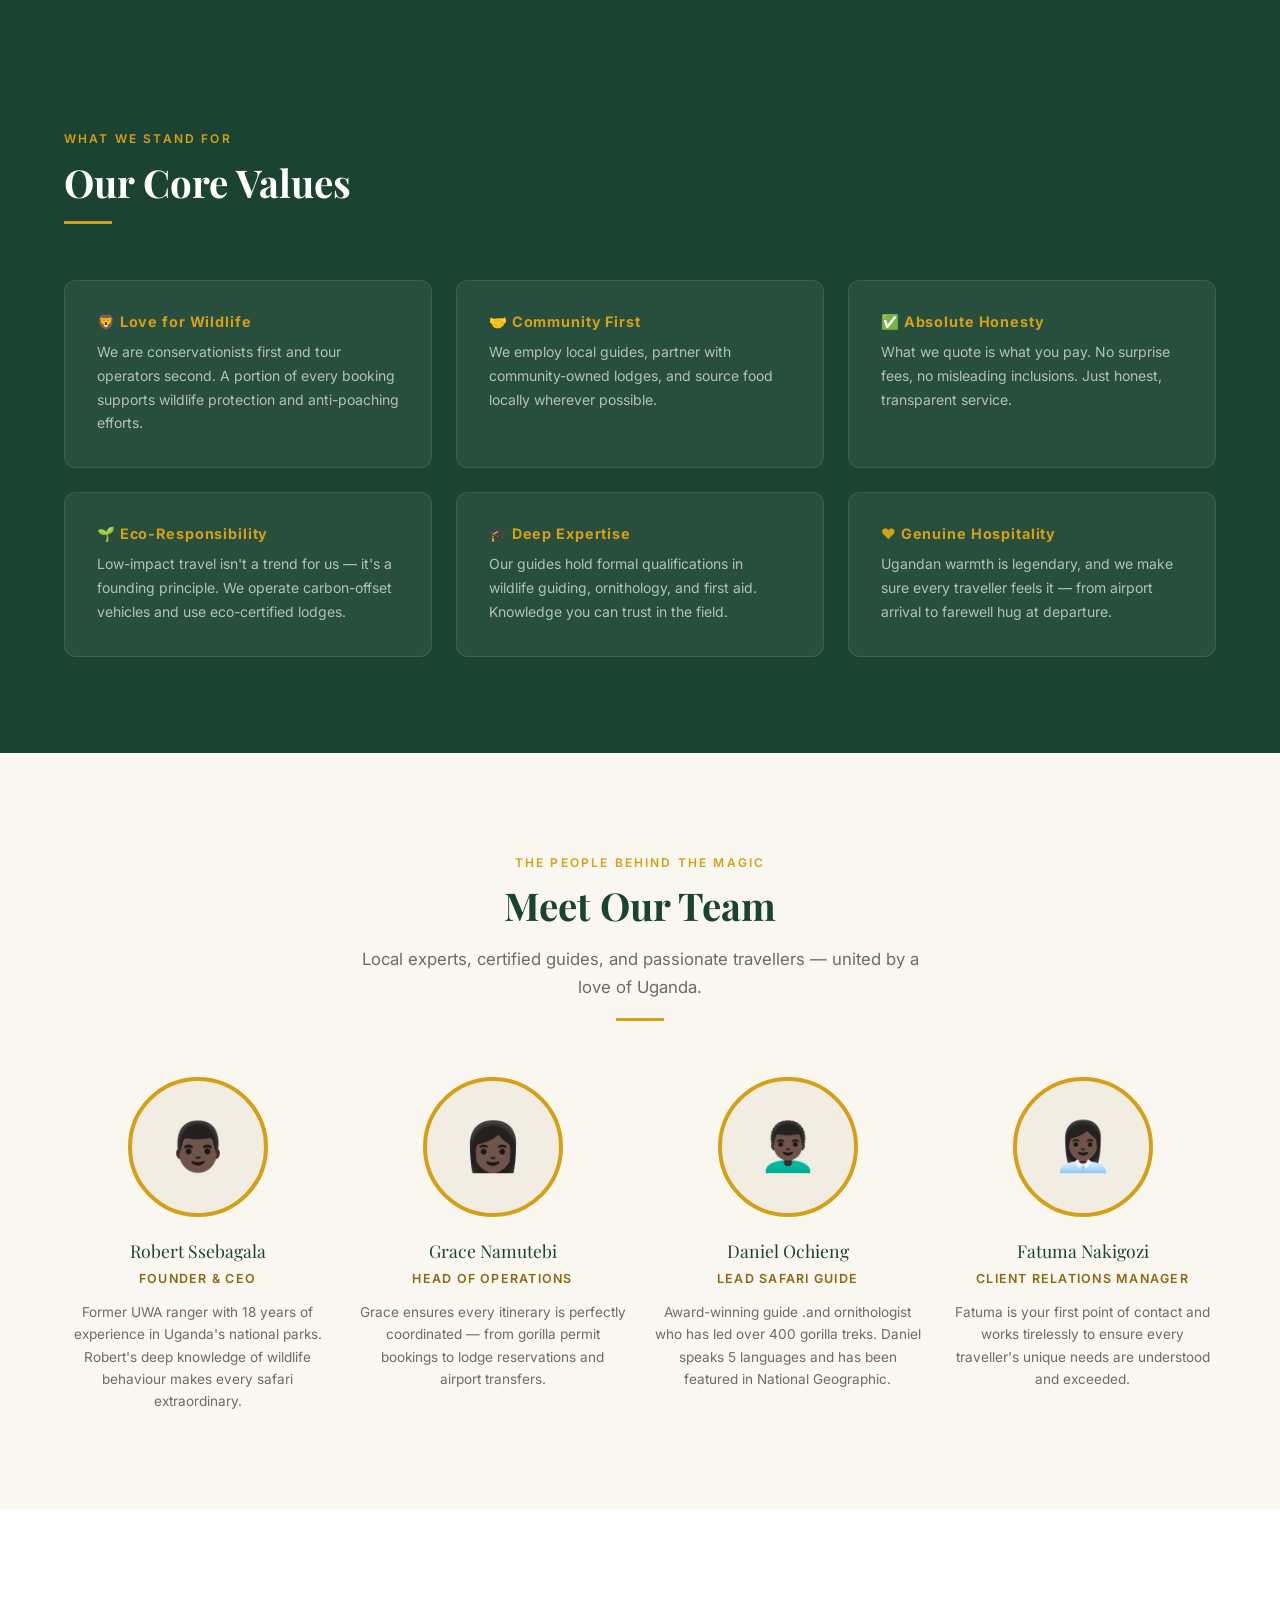
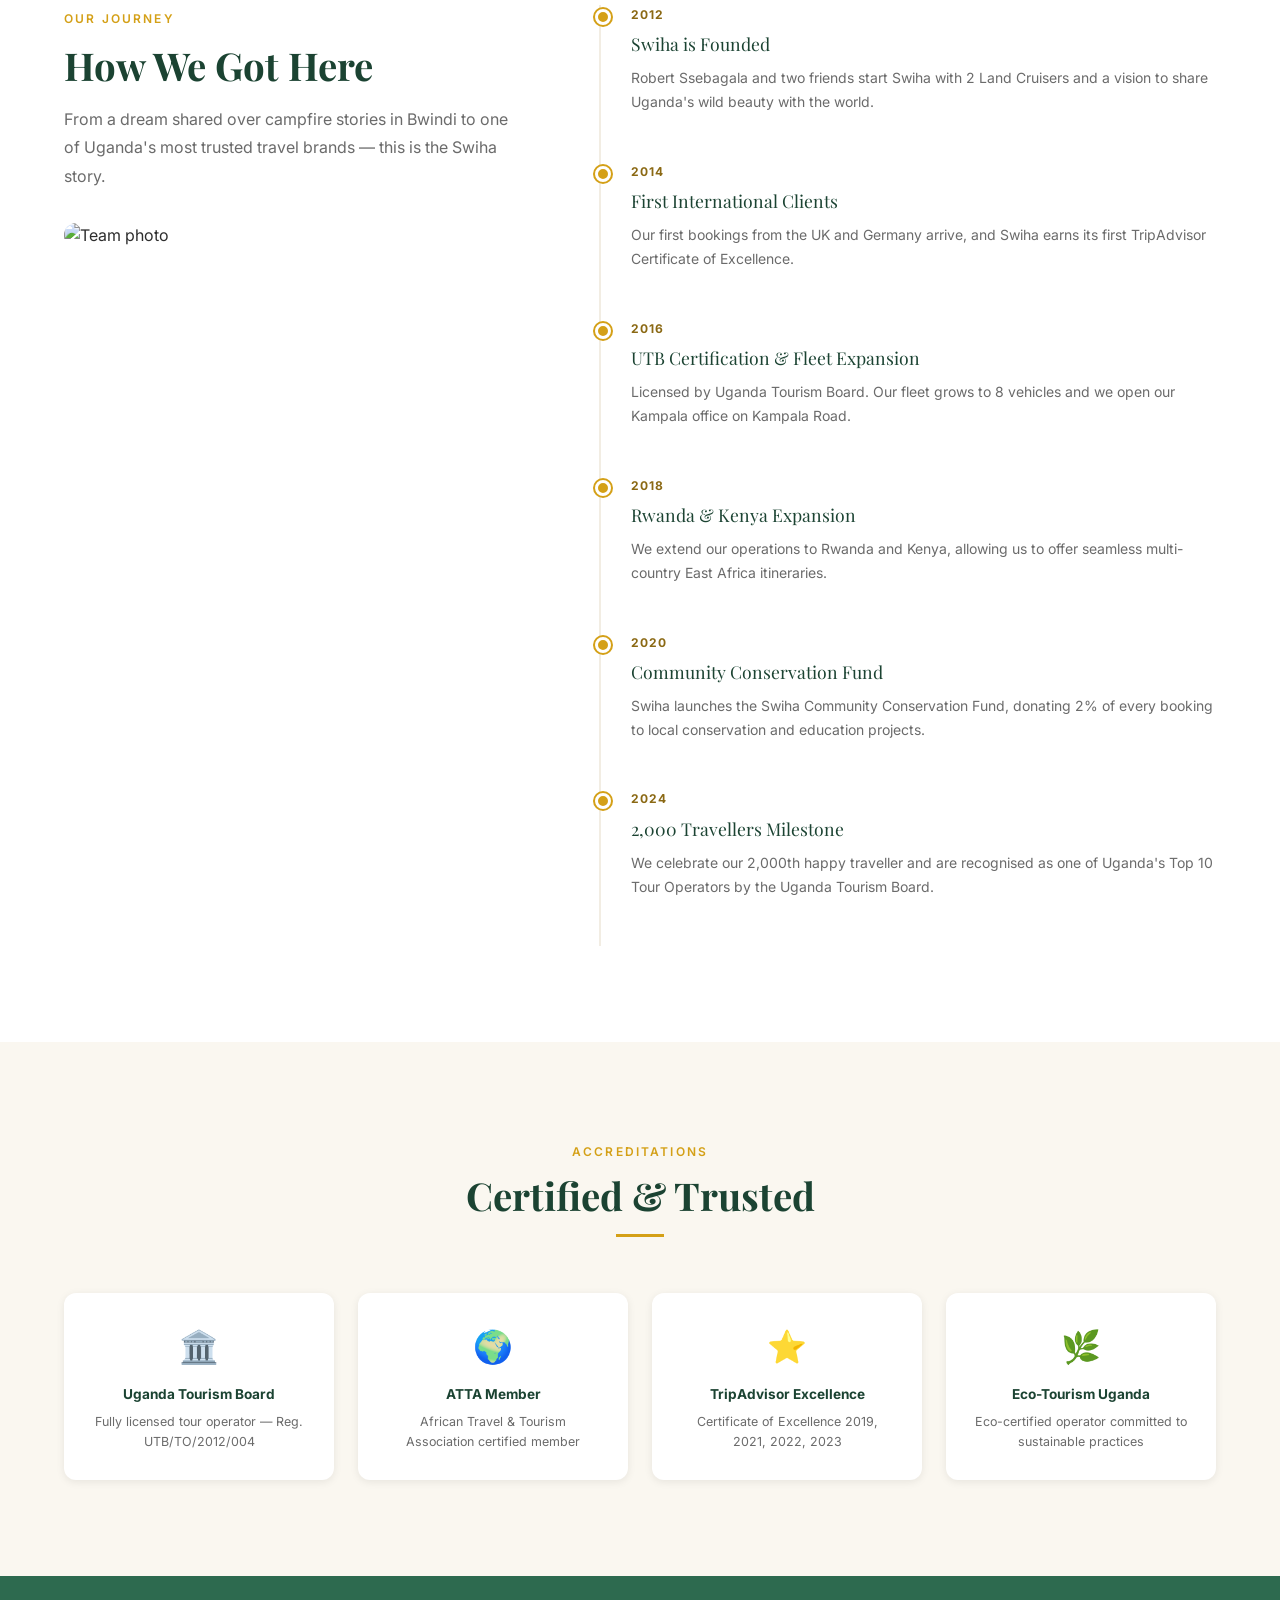
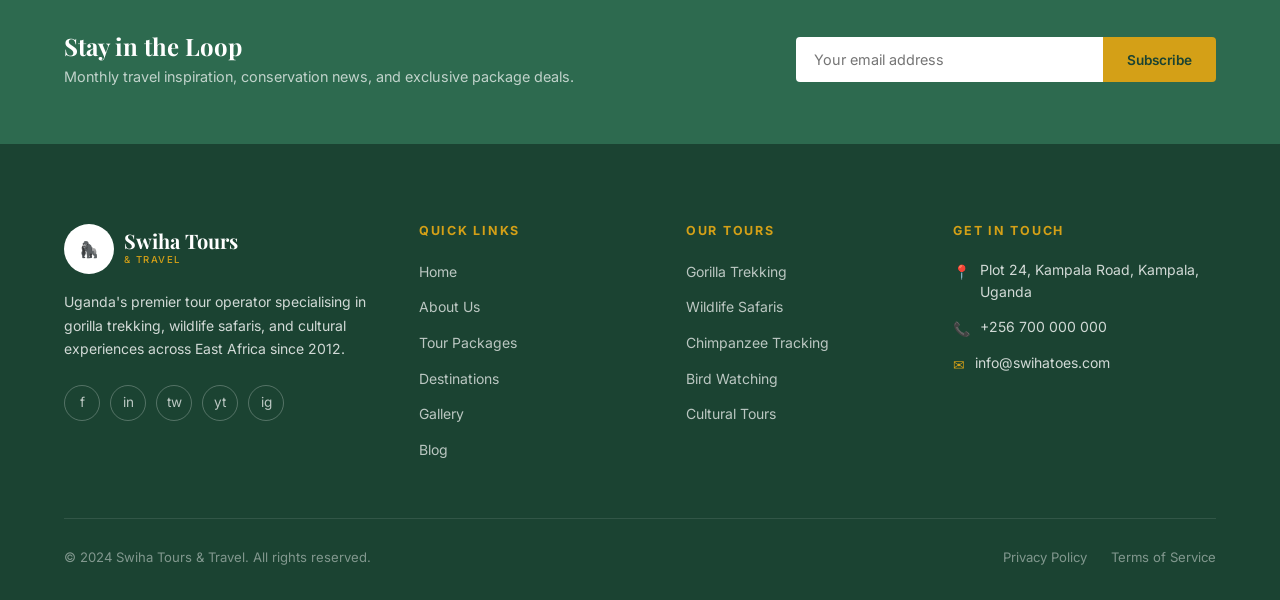
==== commit 1594d9ca: "UI test2" ====
--- a/about.html
+++ b/about.html
@@ -279,8 +279,8 @@
   </div>
 </footer>
 
-<!--<a href="https://wa.me/256700000000" class="whatsapp-float">💬</a>
-<button class="back-to-top">↑</button>-->
+<a href="https://wa.me/256700000000" class="whatsapp-float">💬</a>
+<button class="back-to-top">↑</button>
 <script src="static/main.js"></script>
 </body>
 </html>
